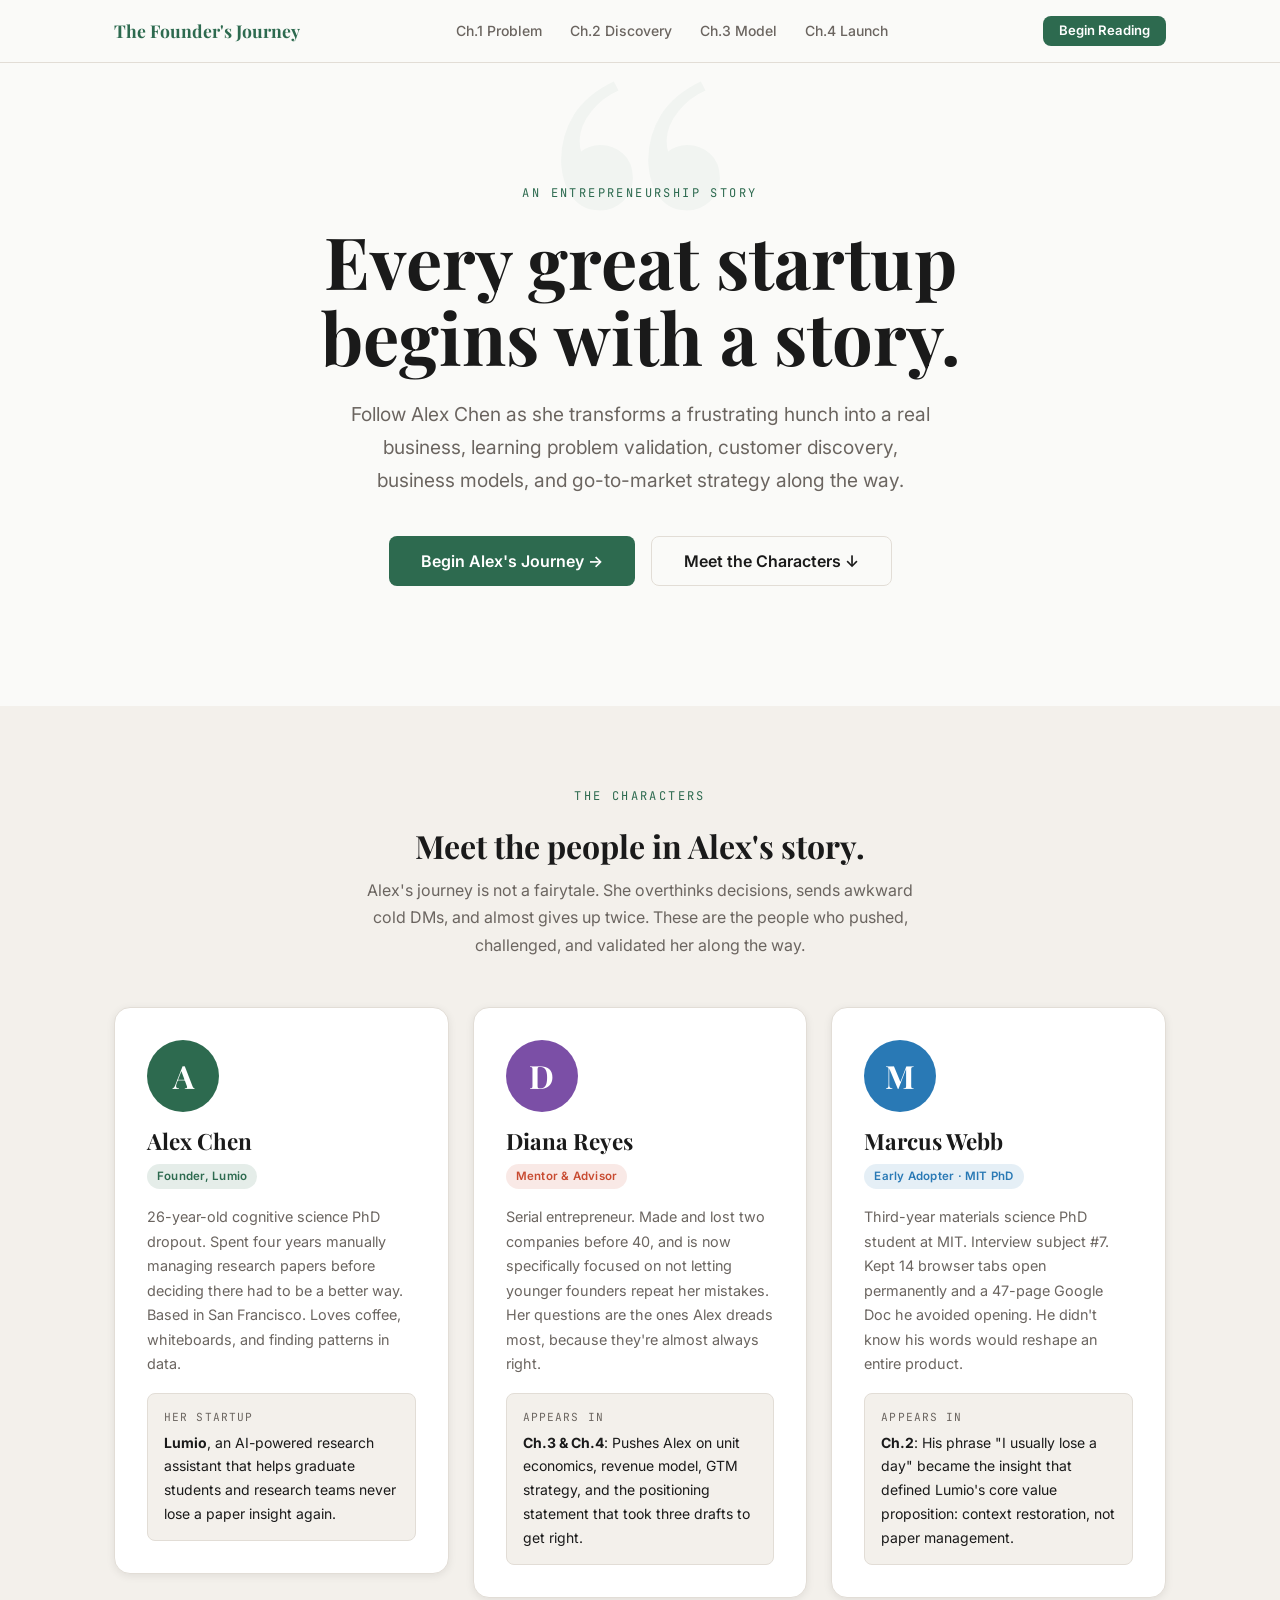
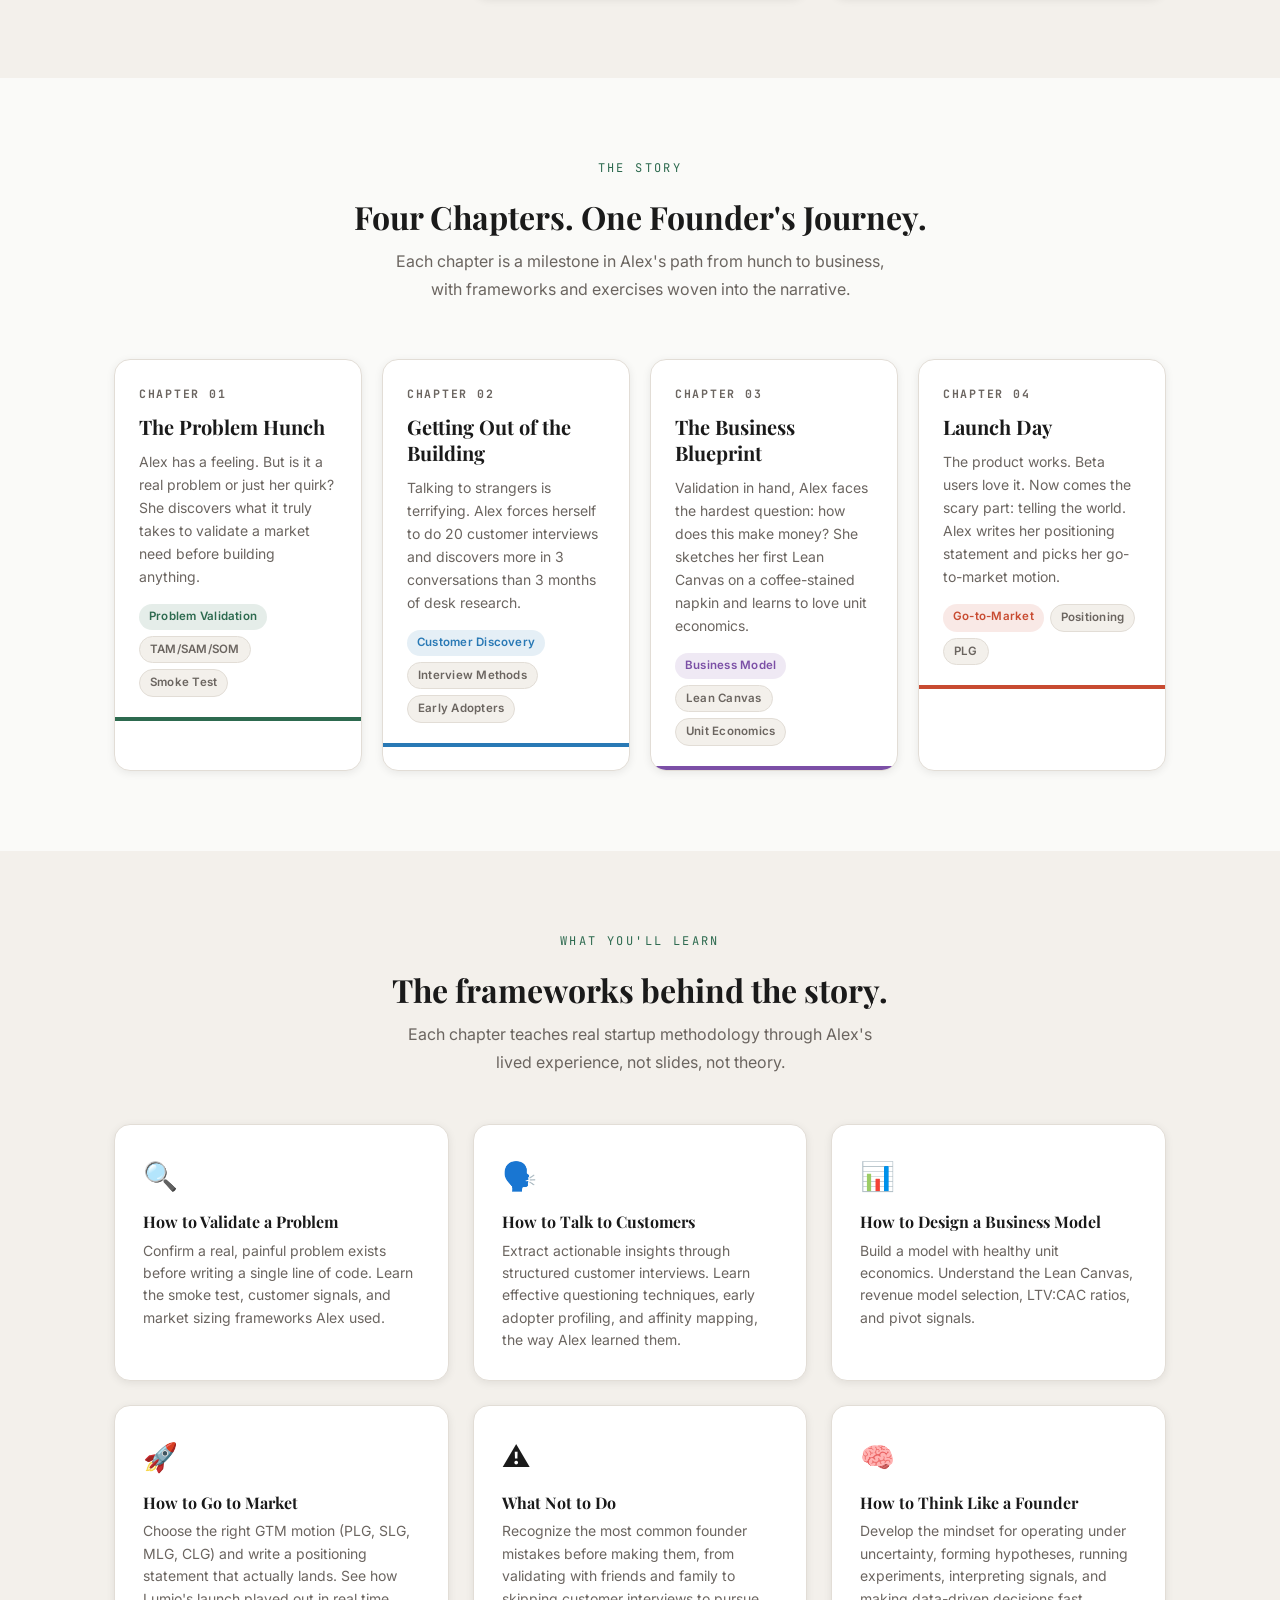
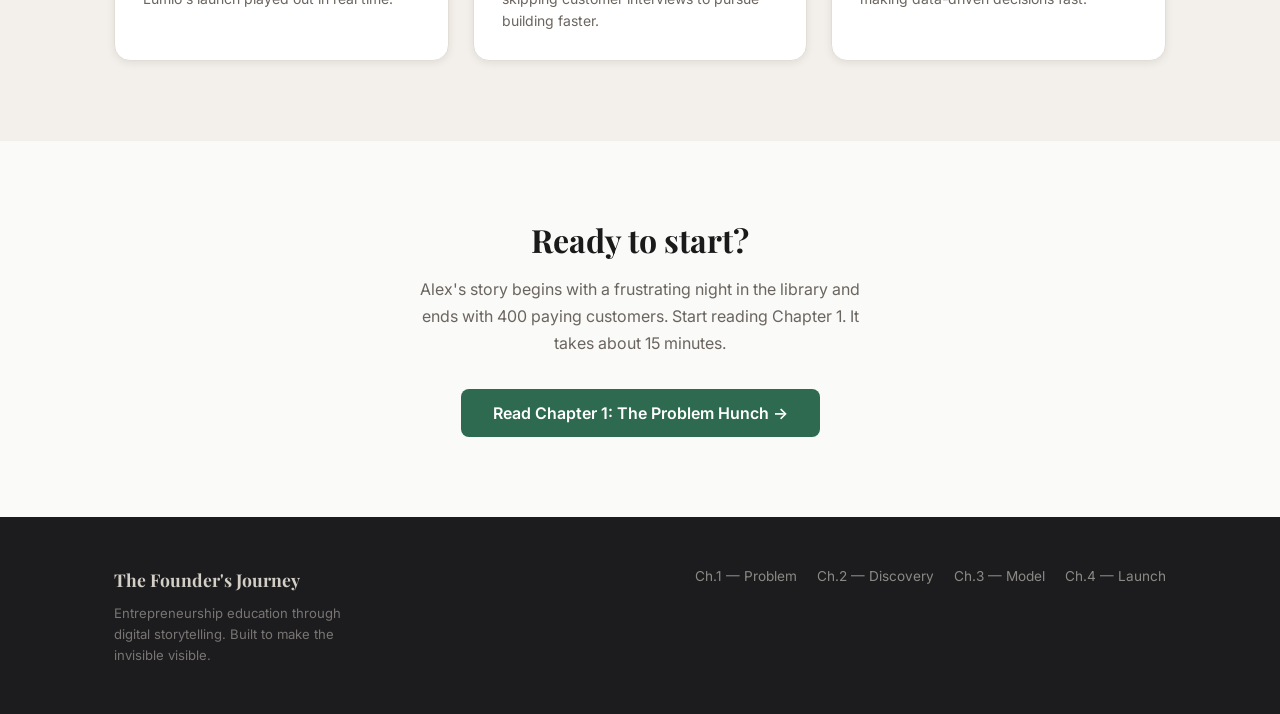
==== index.html @ 927e8ff0 "Initial commit: The Founder's Journey digital storytelling website Four-chapter entrepreneurship edu" ====
<!DOCTYPE html>
<html lang="en">
<head>
  <meta charset="UTF-8">
  <meta name="viewport" content="width=device-width, initial-scale=1.0">
  <title>The Founder's Journey — A Digital Storytelling Experience</title>
  <meta name="description" content="Follow Alex Chen as she transforms a frustrating hunch into a real business. Learn problem validation, customer discovery, business models, and go-to-market strategy through immersive storytelling.">
  <link rel="preconnect" href="https://fonts.googleapis.com">
  <link rel="preconnect" href="https://fonts.gstatic.com" crossorigin>
  <link href="https://fonts.googleapis.com/css2?family=Playfair+Display:ital,wght@0,700;0,900;1,700&family=Inter:wght@400;500;600;700&family=JetBrains+Mono:wght@400;600&display=swap" rel="stylesheet">
  <link rel="stylesheet" href="css/main.css">
  <link rel="stylesheet" href="css/animations.css">
</head>
<body>

  <!-- SITE HEADER -->
  <header class="site-header">
    <div class="nav-inner">
      <a href="index.html" class="nav-logo">The Founder's Journey</a>
      <nav aria-label="Chapter navigation">
        <ul class="nav-links">
          <li><a href="chapter-1.html" class="nav-link">Ch.1 Problem</a></li>
          <li><a href="chapter-2.html" class="nav-link">Ch.2 Discovery</a></li>
          <li><a href="chapter-3.html" class="nav-link">Ch.3 Model</a></li>
          <li><a href="chapter-4.html" class="nav-link">Ch.4 Launch</a></li>
        </ul>
      </nav>
      <a href="chapter-1.html" class="btn btn-primary btn-sm">Begin Reading</a>
    </div>
  </header>

  <!-- HERO -->
  <section class="page-hero">
    <div class="container">
      <span class="page-hero-eyebrow">An Entrepreneurship Story</span>
      <h1 class="fade-in">Every great startup<br>begins with a story.</h1>
      <p class="fade-in-delay">Follow Alex Chen as she transforms a frustrating hunch into a real business, learning problem validation, customer discovery, business models, and go-to-market strategy along the way.</p>
      <div class="hero-ctas fade-in-delay-2">
        <a href="chapter-1.html" class="btn btn-primary btn-lg">Begin Alex's Journey →</a>
        <a href="#meet-alex" class="btn btn-secondary btn-lg">Meet the Characters ↓</a>
      </div>
    </div>
  </section>

  <!-- MEET THE CHARACTERS -->
  <section class="section" id="meet-alex" style="background: var(--color-surface-2);">
    <div class="container">

      <div class="text-center" style="margin-bottom: 48px;">
        <span class="page-hero-eyebrow">The Characters</span>
        <h2>Meet the people in Alex's story.</h2>
        <p style="color: var(--color-text-muted); max-width: 560px; margin: 12px auto 0;">Alex's journey is not a fairytale. She overthinks decisions, sends awkward cold DMs, and almost gives up twice. These are the people who pushed, challenged, and validated her along the way.</p>
      </div>

      <div class="grid-3" style="align-items: start;">

        <div class="alex-card">
          <div class="alex-avatar">A</div>
          <h3 class="alex-name">Alex Chen</h3>
          <div class="alex-role">
            <span class="badge badge-green">Founder, Lumio</span>
          </div>
          <p class="alex-bio">26-year-old cognitive science PhD dropout. Spent four years manually managing research papers before deciding there had to be a better way. Based in San Francisco. Loves coffee, whiteboards, and finding patterns in data.</p>
          <div class="alex-startup">
            <span class="alex-startup-label">Her Startup</span>
            <strong>Lumio</strong>, an AI-powered research assistant that helps graduate students and research teams never lose a paper insight again.
          </div>
        </div>

        <div class="alex-card">
          <div class="alex-avatar" style="background: var(--chapter-3);">D</div>
          <h3 class="alex-name">Diana Reyes</h3>
          <div class="alex-role">
            <span class="badge badge-orange">Mentor &amp; Advisor</span>
          </div>
          <p class="alex-bio">Serial entrepreneur. Made and lost two companies before 40, and is now specifically focused on not letting younger founders repeat her mistakes. Her questions are the ones Alex dreads most, because they're almost always right.</p>
          <div class="alex-startup">
            <span class="alex-startup-label">Appears in</span>
            <strong>Ch.3 &amp; Ch.4</strong>: Pushes Alex on unit economics, revenue model, GTM strategy, and the positioning statement that took three drafts to get right.
          </div>
        </div>

        <div class="alex-card">
          <div class="alex-avatar" style="background: var(--chapter-2);">M</div>
          <h3 class="alex-name">Marcus Webb</h3>
          <div class="alex-role">
            <span class="badge badge-blue">Early Adopter · MIT PhD</span>
          </div>
          <p class="alex-bio">Third-year materials science PhD student at MIT. Interview subject #7. Kept 14 browser tabs open permanently and a 47-page Google Doc he avoided opening. He didn't know his words would reshape an entire product.</p>
          <div class="alex-startup">
            <span class="alex-startup-label">Appears in</span>
            <strong>Ch.2</strong>: His phrase "I usually lose a day" became the insight that defined Lumio's core value proposition: context restoration, not paper management.
          </div>
        </div>

      </div>
    </div>
  </section>

  <!-- THE 4 CHAPTERS -->
  <section class="section">
    <div class="container">
      <div class="text-center" style="margin-bottom: 56px;">
        <span class="page-hero-eyebrow">The Story</span>
        <h2>Four Chapters. One Founder's Journey.</h2>
        <p style="color: var(--color-text-muted); max-width: 520px; margin: 12px auto 0;">Each chapter is a milestone in Alex's path from hunch to business, with frameworks and exercises woven into the narrative.</p>
      </div>

      <div class="grid-4">

        <a href="chapter-1.html" class="card chapter-card">
          <div class="chapter-card-inner">
            <span class="chapter-card-num">Chapter 01</span>
            <h3 class="chapter-card-title">The Problem Hunch</h3>
            <p class="chapter-card-desc">Alex has a feeling. But is it a real problem or just her quirk? She discovers what it truly takes to validate a market need before building anything.</p>
            <div class="chapter-card-tags">
              <span class="badge badge-green">Problem Validation</span>
              <span class="badge badge-neutral">TAM/SAM/SOM</span>
              <span class="badge badge-neutral">Smoke Test</span>
            </div>
          </div>
          <div class="chapter-card-bar ch1"></div>
        </a>

        <a href="chapter-2.html" class="card chapter-card">
          <div class="chapter-card-inner">
            <span class="chapter-card-num">Chapter 02</span>
            <h3 class="chapter-card-title">Getting Out of the Building</h3>
            <p class="chapter-card-desc">Talking to strangers is terrifying. Alex forces herself to do 20 customer interviews and discovers more in 3 conversations than 3 months of desk research.</p>
            <div class="chapter-card-tags">
              <span class="badge badge-blue">Customer Discovery</span>
              <span class="badge badge-neutral">Interview Methods</span>
              <span class="badge badge-neutral">Early Adopters</span>
            </div>
          </div>
          <div class="chapter-card-bar ch2"></div>
        </a>

        <a href="chapter-3.html" class="card chapter-card">
          <div class="chapter-card-inner">
            <span class="chapter-card-num">Chapter 03</span>
            <h3 class="chapter-card-title">The Business Blueprint</h3>
            <p class="chapter-card-desc">Validation in hand, Alex faces the hardest question: how does this make money? She sketches her first Lean Canvas on a coffee-stained napkin and learns to love unit economics.</p>
            <div class="chapter-card-tags">
              <span class="badge badge-purple">Business Model</span>
              <span class="badge badge-neutral">Lean Canvas</span>
              <span class="badge badge-neutral">Unit Economics</span>
            </div>
          </div>
          <div class="chapter-card-bar ch3"></div>
        </a>

        <a href="chapter-4.html" class="card chapter-card">
          <div class="chapter-card-inner">
            <span class="chapter-card-num">Chapter 04</span>
            <h3 class="chapter-card-title">Launch Day</h3>
            <p class="chapter-card-desc">The product works. Beta users love it. Now comes the scary part: telling the world. Alex writes her positioning statement and picks her go-to-market motion.</p>
            <div class="chapter-card-tags">
              <span class="badge badge-orange">Go-to-Market</span>
              <span class="badge badge-neutral">Positioning</span>
              <span class="badge badge-neutral">PLG</span>
            </div>
          </div>
          <div class="chapter-card-bar ch4"></div>
        </a>

      </div>
    </div>
  </section>

  <!-- LEARNING OUTCOMES -->
  <section class="section" style="background: var(--color-surface-2);">
    <div class="container">
      <div class="text-center" style="margin-bottom: 48px;">
        <span class="page-hero-eyebrow">What You'll Learn</span>
        <h2>The frameworks behind the story.</h2>
        <p style="color: var(--color-text-muted); max-width: 500px; margin: 12px auto 0;">Each chapter teaches real startup methodology through Alex's lived experience, not slides, not theory.</p>
      </div>
      <div class="grid-3">
        <div class="outcome-card">
          <span class="outcome-icon">🔍</span>
          <h4 class="outcome-title">How to Validate a Problem</h4>
          <p class="outcome-desc">Confirm a real, painful problem exists before writing a single line of code. Learn the smoke test, customer signals, and market sizing frameworks Alex used.</p>
        </div>
        <div class="outcome-card">
          <span class="outcome-icon">🗣️</span>
          <h4 class="outcome-title">How to Talk to Customers</h4>
          <p class="outcome-desc">Extract actionable insights through structured customer interviews. Learn effective questioning techniques, early adopter profiling, and affinity mapping, the way Alex learned them.</p>
        </div>
        <div class="outcome-card">
          <span class="outcome-icon">📊</span>
          <h4 class="outcome-title">How to Design a Business Model</h4>
          <p class="outcome-desc">Build a model with healthy unit economics. Understand the Lean Canvas, revenue model selection, LTV:CAC ratios, and pivot signals.</p>
        </div>
        <div class="outcome-card">
          <span class="outcome-icon">🚀</span>
          <h4 class="outcome-title">How to Go to Market</h4>
          <p class="outcome-desc">Choose the right GTM motion (PLG, SLG, MLG, CLG) and write a positioning statement that actually lands. See how Lumio's launch played out in real time.</p>
        </div>
        <div class="outcome-card">
          <span class="outcome-icon">⚠️</span>
          <h4 class="outcome-title">What Not to Do</h4>
          <p class="outcome-desc">Recognize the most common founder mistakes before making them, from validating with friends and family to skipping customer interviews to pursue building faster.</p>
        </div>
        <div class="outcome-card">
          <span class="outcome-icon">🧠</span>
          <h4 class="outcome-title">How to Think Like a Founder</h4>
          <p class="outcome-desc">Develop the mindset for operating under uncertainty, forming hypotheses, running experiments, interpreting signals, and making data-driven decisions fast.</p>
        </div>
      </div>
    </div>
  </section>

  <!-- CTA -->
  <section class="section" style="text-align: center;">
    <div class="container">
      <h2 style="margin-bottom: 16px;">Ready to start?</h2>
      <p style="color: var(--color-text-muted); max-width: 460px; margin: 0 auto 32px;">Alex's story begins with a frustrating night in the library and ends with 400 paying customers. Start reading Chapter 1. It takes about 15 minutes.</p>
      <a href="chapter-1.html" class="btn btn-primary btn-lg">Read Chapter 1: The Problem Hunch →</a>
    </div>
  </section>

  <!-- FOOTER -->
  <footer class="site-footer">
    <div class="container">
      <div class="footer-inner">
        <div>
          <a href="index.html" class="footer-logo">The Founder's Journey</a>
          <p class="footer-tagline">Entrepreneurship education through digital storytelling. Built to make the invisible visible.</p>
        </div>
        <div class="footer-links">
          <a href="chapter-1.html" class="footer-link">Ch.1 — Problem</a>
          <a href="chapter-2.html" class="footer-link">Ch.2 — Discovery</a>
          <a href="chapter-3.html" class="footer-link">Ch.3 — Model</a>
          <a href="chapter-4.html" class="footer-link">Ch.4 — Launch</a>
        </div>
      </div>
    </div>
  </footer>

  <script src="js/app.js"></script>
</body>
</html>
---- css/main.css ----
/* ============================================================
   THE FOUNDER'S JOURNEY — Main CSS Design System
   Digital Storytelling Entrepreneurship Education Website
   ============================================================ */

/* === GOOGLE FONTS === */
@import url('https://fonts.googleapis.com/css2?family=Playfair+Display:ital,wght@0,700;0,900;1,700&family=Inter:wght@400;500;600;700&family=JetBrains+Mono:wght@400;600&display=swap');

/* === CSS CUSTOM PROPERTIES === */
:root {
  --color-bg: #FAFAF8;
  --color-surface: #FFFFFF;
  --color-surface-2: #F3F0EB;
  --color-border: #E2DDD6;
  --color-primary: #2D6A4F;
  --color-primary-light: #52B788;
  --color-accent: #E76F51;
  --color-accent-2: #F4A261;
  --color-text: #1A1A1A;
  --color-text-muted: #6B6560;
  --color-story-bg: #1C1C1E;
  --color-story-text: #E8E3D9;
  --chapter-1: #2D6A4F;
  --chapter-2: #2979B5;
  --chapter-3: #7B4FA6;
  --chapter-4: #C84B31;
  --font-display: 'Playfair Display', Georgia, serif;
  --font-body: 'Inter', system-ui, -apple-system, sans-serif;
  --font-mono: 'JetBrains Mono', 'Courier New', monospace;
  --radius: 8px;
  --radius-lg: 16px;
  --shadow: 0 2px 8px rgba(0,0,0,0.08);
  --shadow-lg: 0 8px 32px rgba(0,0,0,0.12);
  --transition: 200ms ease;
  --max-width: 1100px;
}

/* === BASE RESET === */
*, *::before, *::after { box-sizing: border-box; margin: 0; padding: 0; }
html { scroll-behavior: smooth; font-size: 16px; }
body {
  background: var(--color-bg);
  color: var(--color-text);
  font-family: var(--font-body);
  line-height: 1.7;
  -webkit-font-smoothing: antialiased;
}

/* === TYPOGRAPHY === */
h1,h2,h3,h4,h5,h6 { font-family: var(--font-display); line-height: 1.2; color: var(--color-text); }
h1 { font-size: 3rem; }
h2 { font-size: 2rem; }
h3 { font-size: 1.5rem; }
h4 { font-size: 1.125rem; }
p { margin-bottom: 1.25em; }
p:last-child { margin-bottom: 0; }
a { color: var(--color-primary); text-decoration: none; }
a:hover { text-decoration: underline; }
strong { font-weight: 700; }
img { max-width: 100%; display: block; }
ul,ol { padding-left: 1.5em; }

/* === LAYOUT UTILITIES === */
.container { max-width: var(--max-width); margin: 0 auto; padding: 0 24px; }
.section { padding: 80px 0; }
.section-sm { padding: 48px 0; }
.section-lg { padding: 120px 0; }
.prose { max-width: 700px; margin: 0 auto; }
.grid-2 { display: grid; grid-template-columns: repeat(2,1fr); gap: 32px; }
.grid-3 { display: grid; grid-template-columns: repeat(3,1fr); gap: 24px; }
.grid-4 { display: grid; grid-template-columns: repeat(4,1fr); gap: 20px; }
.flex { display: flex; }
.items-center { align-items: center; }
.justify-between { justify-content: space-between; }
.justify-center { justify-content: center; }
.gap-2 { gap: 8px; }
.gap-4 { gap: 16px; }
.gap-6 { gap: 24px; }
.flex-col { flex-direction: column; }
.flex-wrap { flex-wrap: wrap; }
.text-center { text-align: center; }
.text-muted { color: var(--color-text-muted); }
.text-primary { color: var(--color-primary); }
.font-mono { font-family: var(--font-mono); }
.font-bold { font-weight: 700; }
.font-semibold { font-weight: 600; }
.divider { border: none; border-top: 1px solid var(--color-border); margin: 48px 0; }
.hidden { display: none; }
.w-full { width: 100%; }

/* === READING PROGRESS BAR === */
.reading-progress {
  position: fixed; top: 0; left: 0; height: 3px;
  background: var(--color-primary); width: 0%; z-index: 200;
  transition: width 80ms linear;
}

/* === SITE HEADER === */
.site-header {
  position: sticky; top: 0; z-index: 100;
  background: rgba(250,250,248,0.95);
  backdrop-filter: blur(8px);
  -webkit-backdrop-filter: blur(8px);
  border-bottom: 1px solid var(--color-border);
  padding: 16px 0;
}
.nav-inner {
  display: flex; align-items: center; justify-content: space-between;
  max-width: var(--max-width); margin: 0 auto; padding: 0 24px; gap: 24px;
}
.nav-logo {
  font-family: var(--font-display); font-weight: 700; font-size: 1.1rem;
  color: var(--color-primary); text-decoration: none; white-space: nowrap; flex-shrink: 0;
}
.nav-logo:hover { text-decoration: none; }
.nav-links { display: flex; gap: 28px; list-style: none; padding: 0; margin: 0; }
.nav-link {
  text-decoration: none; color: var(--color-text-muted); font-size: 0.875rem;
  font-weight: 500; transition: color var(--transition); white-space: nowrap;
}
.nav-link:hover { color: var(--color-primary); text-decoration: none; }
.nav-link.active { color: var(--color-primary); font-weight: 600; }

/* === PAGE HERO (index.html) === */
.page-hero {
  padding: 120px 0; text-align: center; background: var(--color-bg);
  position: relative; overflow: hidden;
}
.page-hero::before {
  content: '\201C'; position: absolute;
  font-family: var(--font-display); font-size: 32rem;
  color: rgba(45,106,79,0.04); top: -80px; left: 50%;
  transform: translateX(-50%); line-height: 1;
  pointer-events: none; user-select: none;
}
.page-hero-eyebrow {
  font-family: var(--font-mono); font-size: 0.75rem; text-transform: uppercase;
  letter-spacing: 0.2em; color: var(--color-primary); display: block; margin-bottom: 20px;
}
.page-hero h1 {
  font-size: 4.5rem; line-height: 1.05; margin-bottom: 24px;
  max-width: 900px; margin-left: auto; margin-right: auto;
}
.page-hero p {
  font-size: 1.2rem; color: var(--color-text-muted);
  max-width: 580px; margin: 0 auto 40px;
}
.hero-ctas { display: flex; gap: 16px; justify-content: center; flex-wrap: wrap; }

/* === CHAPTER HERO === */
.chapter-hero {
  padding: 100px 0; position: relative; overflow: hidden; background: var(--chapter-1);
}
.chapter-hero::before {
  content: ''; position: absolute; inset: 0;
  background-image: radial-gradient(circle, rgba(255,255,255,0.06) 1px, transparent 1px);
  background-size: 32px 32px; pointer-events: none;
}
.chapter-hero .container { position: relative; z-index: 1; }
.chapter-hero-eyebrow {
  font-family: var(--font-mono); font-size: 0.75rem; text-transform: uppercase;
  letter-spacing: 0.15em; color: rgba(255,255,255,0.65); display: block; margin-bottom: 16px;
}
.chapter-hero h1 { font-size: 3.5rem; color: #fff; margin-bottom: 24px; max-width: 700px; }
.chapter-hero-quote {
  font-style: italic; color: rgba(255,255,255,0.82); font-size: 1.1rem; line-height: 1.7;
  border-left: 3px solid rgba(255,255,255,0.35); padding-left: 20px;
  max-width: 600px; margin-top: 24px;
}
.chapter-hero.ch1 { background: var(--chapter-1); }
.chapter-hero.ch2 { background: var(--chapter-2); }
.chapter-hero.ch3 { background: var(--chapter-3); }
.chapter-hero.ch4 { background: var(--chapter-4); }

/* === STORY SCENES === */
.story-scene {
  background: var(--color-story-bg); padding: 80px 0;
  position: relative; overflow: hidden;
}
.story-scene::before {
  content: '\201C'; position: absolute; font-size: 24rem;
  font-family: var(--font-display); color: rgba(255,255,255,0.025);
  top: -60px; left: 32px; line-height: 1; pointer-events: none; user-select: none;
}
.story-prose {
  max-width: 680px; margin: 0 auto; color: var(--color-story-text);
  font-size: 1.075rem; line-height: 1.85;
}
.story-prose p { margin-bottom: 1.5em; }
.story-prose p:first-of-type::first-letter {
  font-family: var(--font-display); font-size: 3.5rem; float: left;
  line-height: 0.8; margin: 8px 12px 0 0; color: var(--color-accent-2); font-weight: 700;
}
.story-quote {
  font-family: var(--font-display); font-style: italic; font-size: 1.35rem;
  color: var(--color-accent-2); border-left: 3px solid var(--color-accent);
  padding: 16px 0 16px 24px; margin: 36px 0; line-height: 1.5;
}
.story-attribution { font-size: 0.85rem; color: rgba(232,227,217,0.55); margin-top: 8px; }
.story-date {
  font-family: var(--font-mono); font-size: 0.78rem; color: rgba(232,227,217,0.45);
  text-transform: uppercase; letter-spacing: 0.12em; display: block; margin-bottom: 32px;
}

/* === CONCEPT BLOCKS === */
.concept-block {
  background: var(--color-surface); border-radius: var(--radius-lg);
  padding: 40px; border-left: 4px solid var(--color-primary);
  box-shadow: var(--shadow); margin: 48px 0;
}
.concept-block.ch1 { border-left-color: var(--chapter-1); }
.concept-block.ch2 { border-left-color: var(--chapter-2); }
.concept-block.ch3 { border-left-color: var(--chapter-3); }
.concept-block.ch4 { border-left-color: var(--chapter-4); }
.concept-icon { font-size: 2rem; display: block; margin-bottom: 12px; }
.concept-title { font-family: var(--font-display); font-size: 1.5rem; margin-bottom: 16px; }
.concept-body { color: var(--color-text-muted); line-height: 1.75; }
.concept-body p { margin-bottom: 1em; }
.concept-body p:last-child { margin-bottom: 0; }
.concept-body strong { color: var(--color-text); }
.concept-body ul { margin: 12px 0; display: flex; flex-direction: column; gap: 6px; }

/* === FRAMEWORK CARDS === */
.framework-card {
  background: var(--color-surface-2); border-radius: var(--radius-lg);
  padding: 40px; margin: 48px 0; border: 1px solid var(--color-border);
}
.framework-label {
  font-family: var(--font-mono); font-size: 0.72rem; text-transform: uppercase;
  letter-spacing: 0.14em; color: var(--color-text-muted); display: block; margin-bottom: 8px;
}
.framework-title { font-family: var(--font-display); font-size: 1.75rem; margin-bottom: 32px; }
.framework-diagram { overflow-x: auto; }

/* TAM/SAM/SOM Nested Circles */
.tam-diagram { position: relative; width: 340px; height: 340px; margin: 0 auto 32px; }
.tam-circle {
  position: absolute; border-radius: 50%;
  display: flex; flex-direction: column; align-items: flex-start;
  justify-content: flex-start; padding: 20px 0 0 22px;
}
.tam-tam {
  width: 100%; height: 100%; top: 0; left: 0;
  background: rgba(45,106,79,0.09); border: 2px solid var(--chapter-1);
}
.tam-sam {
  width: 68%; height: 68%; top: 16%; left: 16%;
  background: rgba(45,106,79,0.17); border: 2px solid var(--chapter-1);
}
.tam-som {
  width: 38%; height: 38%; top: 31%; left: 31%;
  background: rgba(45,106,79,0.32); border: 2px solid var(--chapter-1);
  justify-content: center; align-items: center; padding: 0; text-align: center;
}
.tam-label { font-weight: 700; font-size: 0.85rem; color: var(--chapter-1); display: block; }
.tam-value { font-family: var(--font-mono); font-size: 0.72rem; color: var(--color-text-muted); display: block; margin-top: 2px; }
.tam-legend { display: flex; flex-direction: column; gap: 10px; max-width: 420px; margin: 24px auto 0; }
.tam-legend-item {
  display: flex; align-items: flex-start; gap: 12px; padding: 12px 16px;
  background: var(--color-surface); border-radius: var(--radius); border: 1px solid var(--color-border);
}
.tam-legend-dot { width: 12px; height: 12px; border-radius: 50%; background: var(--chapter-1); flex-shrink: 0; margin-top: 4px; }
.tam-legend-text strong { display: block; font-size: 0.875rem; margin-bottom: 2px; }
.tam-legend-text span { font-size: 0.8rem; color: var(--color-text-muted); }

/* Lean Canvas */
.canvas-wrapper { overflow-x: auto; }
.canvas-grid {
  display: grid;
  grid-template-columns: repeat(5,1fr);
  grid-template-rows: auto auto auto;
  gap: 2px; background: var(--color-border);
  border-radius: var(--radius); overflow: hidden;
  border: 1px solid var(--color-border); min-width: 640px;
}
.canvas-block { background: white; padding: 14px; min-height: 120px; }
.canvas-block-title {
  font-size: 0.65rem; font-weight: 700; text-transform: uppercase;
  letter-spacing: 0.08em; color: var(--color-text-muted); margin-bottom: 8px;
  border-bottom: 2px solid var(--color-primary); padding-bottom: 5px; display: block;
}
.canvas-block-content { font-size: 0.8rem; color: var(--color-text); line-height: 1.5; }
.canvas-block-content ul { padding-left: 1em; margin: 0; }
.canvas-block-content li { margin-bottom: 3px; }

/* Interview Timeline */
.timeline { position: relative; padding-left: 36px; margin: 24px 0; }
.timeline::before {
  content: ''; position: absolute; left: 10px; top: 8px; bottom: 8px;
  width: 2px; background: var(--color-border);
}
.timeline-step { position: relative; margin-bottom: 24px; }
.timeline-step:last-child { margin-bottom: 0; }
.timeline-dot {
  position: absolute; left: -30px; top: 4px; width: 20px; height: 20px;
  border-radius: 50%; background: var(--color-primary); border: 3px solid var(--color-bg);
  display: flex; align-items: center; justify-content: center;
  font-size: 0.6rem; font-weight: 700; color: white; font-family: var(--font-mono); z-index: 1;
}
.timeline-content {
  background: white; padding: 16px 20px; border-radius: var(--radius);
  border: 1px solid var(--color-border); box-shadow: var(--shadow);
}
.timeline-step-title { font-weight: 700; font-size: 0.95rem; margin-bottom: 4px; }
.timeline-step-time {
  font-family: var(--font-mono); font-size: 0.72rem; color: var(--color-primary);
  display: block; margin-bottom: 8px; font-weight: 600;
}
.timeline-step-body { font-size: 0.875rem; color: var(--color-text-muted); line-height: 1.65; }

/* GTM Motion Cards */
.four-grid { display: grid; grid-template-columns: repeat(2,1fr); gap: 20px; }
.motion-card {
  background: white; border-radius: var(--radius-lg); padding: 28px;
  border: 1px solid var(--color-border); box-shadow: var(--shadow);
  transition: transform var(--transition), box-shadow var(--transition);
}
.motion-card:hover { transform: translateY(-2px); box-shadow: var(--shadow-lg); }
.motion-card-icon { font-size: 2rem; display: block; margin-bottom: 12px; }
.motion-card-title { font-weight: 700; font-size: 1.05rem; margin-bottom: 8px; }
.motion-card-desc { font-size: 0.875rem; color: var(--color-text-muted); line-height: 1.65; margin-bottom: 12px; }
.motion-card-examples { font-size: 0.8rem; color: var(--color-text-muted); margin-bottom: 12px; }
.motion-card-examples strong { color: var(--color-text); }
.motion-tags { display: flex; flex-wrap: wrap; gap: 6px; }
.motion-tag {
  display: inline-block; font-size: 0.72rem; padding: 3px 10px; border-radius: 999px;
  background: var(--color-surface-2); color: var(--color-text-muted);
  font-weight: 500; border: 1px solid var(--color-border);
}

/* Positioning Statement */
.positioning-statement {
  font-family: var(--font-display); font-size: 1.15rem; line-height: 2.2;
  background: white; padding: 32px; border-radius: var(--radius-lg);
  border: 1px solid var(--color-border); margin: 24px 0;
}
.positioning-blank {
  display: inline-block; min-width: 120px; border-bottom: 2px solid var(--color-primary);
  color: var(--color-primary); font-weight: 700; padding: 0 4px; font-style: italic;
}

/* ICP Table */
.icp-table {
  width: 100%; border-radius: var(--radius); overflow: hidden;
  border: 1px solid var(--color-border); background: white; margin: 24px 0;
}
.icp-row {
  display: grid; grid-template-columns: 200px 1fr;
  border-bottom: 1px solid var(--color-border);
}
.icp-row:last-child { border-bottom: none; }
.icp-dimension {
  padding: 13px 18px; background: var(--color-surface-2); font-weight: 700;
  font-size: 0.85rem; display: flex; align-items: center;
  border-right: 1px solid var(--color-border);
}
.icp-value { padding: 13px 18px; font-size: 0.875rem; color: var(--color-text-muted); display: flex; align-items: center; line-height: 1.5; }

/* === FOUNDER'S EXERCISE === */
.exercise-box {
  background: var(--color-surface-2); border-radius: var(--radius-lg);
  padding: 40px; margin: 48px 0; border: 2px dashed var(--color-border);
}
.exercise-header { display: flex; align-items: flex-start; gap: 14px; margin-bottom: 28px; }
.exercise-icon { font-size: 1.75rem; flex-shrink: 0; margin-top: 2px; }
.exercise-title { font-family: var(--font-display); font-size: 1.5rem; margin-bottom: 4px; }
.exercise-subtitle { color: var(--color-text-muted); font-size: 0.9rem; line-height: 1.55; }
.exercise-form { display: flex; flex-direction: column; gap: 20px; }
.form-group { display: flex; flex-direction: column; gap: 6px; }
.form-label { font-weight: 600; font-size: 0.9rem; color: var(--color-text); }
.form-hint { font-size: 0.8rem; color: var(--color-text-muted); }
.form-input, .form-textarea {
  width: 100%; padding: 11px 14px; border: 1.5px solid var(--color-border);
  border-radius: var(--radius); background: white; font-family: var(--font-body);
  font-size: 0.9rem; color: var(--color-text);
  transition: border-color var(--transition), box-shadow var(--transition); resize: vertical;
}
.form-textarea { min-height: 90px; }
.form-input:focus, .form-textarea:focus {
  outline: none; border-color: var(--color-primary);
  box-shadow: 0 0 0 3px rgba(45,106,79,0.1);
}
.form-input::placeholder, .form-textarea::placeholder { color: rgba(107,101,96,0.5); }
.hypothesis-template {
  background: white; border-radius: var(--radius); padding: 24px 28px;
  border: 1px solid var(--color-border); font-size: 1rem; line-height: 2.4; margin-bottom: 20px;
}
.template-field {
  display: inline-block; min-width: 140px; border-bottom: 2px solid var(--color-primary);
  padding: 0 4px; color: var(--color-primary); font-weight: 600;
}
.exercise-callout {
  background: white; border-radius: var(--radius); padding: 18px 22px;
  border-left: 3px solid var(--color-primary); margin-top: 24px;
  font-size: 0.875rem; line-height: 1.7; color: var(--color-text-muted);
}
.exercise-callout strong { color: var(--color-text); }

/* Checklist */
.checklist { list-style: none; padding: 0; display: flex; flex-direction: column; gap: 10px; margin-bottom: 20px; }
.checklist-item {
  display: flex; align-items: flex-start; gap: 12px; padding: 13px 16px;
  background: white; border-radius: var(--radius); border: 1.5px solid var(--color-border);
  cursor: pointer; transition: border-color var(--transition);
}
.checklist-item:hover { border-color: var(--color-primary); }
.checklist-item.checked { background: rgba(45,106,79,0.04); border-color: var(--color-primary-light); }
.checklist-item input[type="checkbox"] {
  width: 18px; height: 18px; accent-color: var(--color-primary);
  cursor: pointer; flex-shrink: 0; margin-top: 2px;
}
.checklist-item label { cursor: pointer; font-size: 0.9rem; line-height: 1.55; color: var(--color-text); }
.checklist-item.checked label { text-decoration: line-through; color: var(--color-text-muted); }

/* === KEY TAKEAWAYS === */
.takeaways-box { border-radius: var(--radius-lg); padding: 40px; margin: 48px 0; }
.takeaways-box.ch1 { background: rgba(45,106,79,0.07); border: 1px solid rgba(45,106,79,0.18); }
.takeaways-box.ch2 { background: rgba(41,121,181,0.07); border: 1px solid rgba(41,121,181,0.18); }
.takeaways-box.ch3 { background: rgba(123,79,166,0.07); border: 1px solid rgba(123,79,166,0.18); }
.takeaways-box.ch4 { background: rgba(200,75,49,0.07); border: 1px solid rgba(200,75,49,0.18); }
.takeaways-title { font-family: var(--font-display); font-size: 1.5rem; margin-bottom: 28px; }
.takeaway-item { display: flex; gap: 16px; margin-bottom: 18px; align-items: flex-start; }
.takeaway-item:last-child { margin-bottom: 0; }
.takeaway-num {
  font-family: var(--font-mono); font-weight: 700; font-size: 0.8rem;
  color: var(--color-primary); background: white; width: 28px; height: 28px;
  border-radius: 50%; display: flex; align-items: center; justify-content: center;
  flex-shrink: 0; border: 1px solid var(--color-border);
}
.takeaway-text { font-size: 0.925rem; line-height: 1.65; color: var(--color-text-muted); padding-top: 3px; }
.takeaway-text strong { color: var(--color-text); }

/* === CHAPTER NAVIGATION === */
.chapter-nav {
  display: flex; justify-content: space-between; align-items: stretch;
  padding: 48px 0; border-top: 1px solid var(--color-border); margin-top: 80px; gap: 16px;
}
.chapter-prev, .chapter-next {
  display: flex; flex-direction: column; gap: 4px; text-decoration: none;
  padding: 18px 24px; border-radius: var(--radius); border: 1px solid var(--color-border);
  transition: all var(--transition); min-width: 180px; flex: 1; max-width: 280px;
}
.chapter-prev:hover, .chapter-next:hover {
  border-color: var(--color-primary); background: rgba(45,106,79,0.04); text-decoration: none;
}
.chapter-nav-label {
  font-size: 0.72rem; text-transform: uppercase; letter-spacing: 0.12em;
  color: var(--color-text-muted); font-weight: 600; font-family: var(--font-mono);
}
.chapter-nav-title { font-weight: 700; color: var(--color-text); font-size: 0.95rem; line-height: 1.4; }
.chapter-next { text-align: right; align-items: flex-end; }

/* === CARDS === */
.card {
  background: var(--color-surface); border-radius: var(--radius-lg);
  border: 1px solid var(--color-border); overflow: hidden; box-shadow: var(--shadow);
  transition: transform var(--transition), box-shadow var(--transition), border-color var(--transition);
}
.card:hover { transform: translateY(-4px); box-shadow: var(--shadow-lg); }
.card-sm { padding: 24px; }
.card-body { padding: 28px; }
.chapter-card {
  position: relative; cursor: pointer; text-decoration: none; display: block; color: inherit;
}
.chapter-card:hover { transform: translateY(-4px); box-shadow: var(--shadow-lg); border-color: var(--color-primary); text-decoration: none; color: inherit; }
.chapter-card-inner { padding: 24px 24px 20px; }
.chapter-card-num {
  font-family: var(--font-mono); font-size: 0.72rem; font-weight: 700;
  text-transform: uppercase; letter-spacing: 0.15em; color: var(--color-text-muted);
  margin-bottom: 10px; display: block;
}
.chapter-card-title { font-family: var(--font-display); font-size: 1.25rem; margin-bottom: 10px; line-height: 1.3; }
.chapter-card-desc { font-size: 0.875rem; color: var(--color-text-muted); line-height: 1.65; margin-bottom: 16px; }
.chapter-card-tags { display: flex; flex-wrap: wrap; gap: 6px; }
.chapter-card-bar { height: 4px; width: 100%; }
.chapter-card-bar.ch1 { background: var(--chapter-1); }
.chapter-card-bar.ch2 { background: var(--chapter-2); }
.chapter-card-bar.ch3 { background: var(--chapter-3); }
.chapter-card-bar.ch4 { background: var(--chapter-4); }

/* === BADGES === */
.badge {
  display: inline-block; padding: 3px 10px; border-radius: 999px;
  font-size: 0.72rem; font-weight: 600; letter-spacing: 0.02em;
}
.badge-green { background: rgba(45,106,79,0.12); color: var(--chapter-1); }
.badge-blue { background: rgba(41,121,181,0.12); color: var(--chapter-2); }
.badge-purple { background: rgba(123,79,166,0.12); color: var(--chapter-3); }
.badge-orange { background: rgba(200,75,49,0.12); color: var(--chapter-4); }
.badge-neutral { background: var(--color-surface-2); color: var(--color-text-muted); border: 1px solid var(--color-border); }

/* === BUTTONS === */
.btn {
  display: inline-flex; align-items: center; justify-content: center; gap: 8px;
  padding: 12px 24px; border-radius: var(--radius); font-weight: 600; font-size: 0.9rem;
  text-decoration: none; border: none; cursor: pointer;
  transition: all var(--transition); font-family: var(--font-body); line-height: 1; white-space: nowrap;
}
.btn:hover { text-decoration: none; }
.btn:active { transform: scale(0.97); }
.btn-primary { background: var(--color-primary); color: white; }
.btn-primary:hover { background: #235540; color: white; box-shadow: 0 4px 12px rgba(45,106,79,0.3); }
.btn-secondary { background: transparent; border: 1.5px solid var(--color-border); color: var(--color-text); }
.btn-secondary:hover { border-color: var(--color-primary); color: var(--color-primary); }
.btn-ghost { background: transparent; color: var(--color-text-muted); padding: 8px 16px; }
.btn-ghost:hover { color: var(--color-primary); }
.btn-outline-light { background: transparent; border: 1.5px solid rgba(255,255,255,0.35); color: white; }
.btn-outline-light:hover { background: rgba(255,255,255,0.1); color: white; }
.btn-lg { padding: 16px 32px; font-size: 1rem; }
.btn-sm { padding: 8px 16px; font-size: 0.82rem; }
.btn-full { width: 100%; justify-content: center; }

/* === CONCEPT TABLE === */
.concept-table {
  width: 100%; border-collapse: collapse; font-size: 0.875rem; margin: 20px 0;
  background: white; border-radius: var(--radius); overflow: hidden; box-shadow: var(--shadow);
}
.concept-table th {
  text-align: left; padding: 11px 16px; border-bottom: 2px solid var(--color-border);
  font-weight: 700; background: var(--color-surface-2); font-size: 0.8rem;
  text-transform: uppercase; letter-spacing: 0.04em;
}
.concept-table td {
  padding: 11px 16px; border-bottom: 1px solid var(--color-border);
  color: var(--color-text-muted); vertical-align: top; line-height: 1.6;
}
.concept-table tr:last-child td { border-bottom: none; }
.concept-table tr:hover td { background: var(--color-surface-2); }

/* === ALEX CHARACTER CARD === */
.alex-card {
  background: white; border-radius: var(--radius-lg); padding: 32px;
  border: 1px solid var(--color-border); box-shadow: var(--shadow);
}
.alex-avatar {
  width: 72px; height: 72px; border-radius: 50%; background: var(--color-primary);
  color: white; font-family: var(--font-display); font-size: 2rem; font-weight: 700;
  display: flex; align-items: center; justify-content: center; margin-bottom: 16px;
}
.alex-name { font-family: var(--font-display); font-size: 1.4rem; margin-bottom: 6px; }
.alex-role { margin-bottom: 16px; }
.alex-bio { font-size: 0.9rem; color: var(--color-text-muted); line-height: 1.7; margin-bottom: 16px; }
.alex-startup { padding: 14px 16px; background: var(--color-surface-2); border-radius: var(--radius); font-size: 0.875rem; border: 1px solid var(--color-border); }
.alex-startup-label { font-family: var(--font-mono); font-size: 0.7rem; text-transform: uppercase; letter-spacing: 0.1em; color: var(--color-text-muted); display: block; margin-bottom: 4px; }

/* Outcome Card */
.outcome-card { background: white; border-radius: var(--radius-lg); padding: 28px; border: 1px solid var(--color-border); box-shadow: var(--shadow); }
.outcome-icon { font-size: 1.75rem; display: block; margin-bottom: 12px; }
.outcome-title { font-weight: 700; font-size: 1rem; margin-bottom: 8px; }
.outcome-desc { font-size: 0.875rem; color: var(--color-text-muted); line-height: 1.6; }

/* Signals List */
.signals-list { display: flex; flex-direction: column; gap: 12px; margin: 20px 0; }
.signal-item { display: flex; align-items: flex-start; gap: 14px; padding: 14px 18px; background: white; border-radius: var(--radius); border: 1px solid var(--color-border); }
.signal-check { width: 24px; height: 24px; border-radius: 50%; background: rgba(45,106,79,0.1); color: var(--color-primary); display: flex; align-items: center; justify-content: center; font-size: 0.85rem; flex-shrink: 0; margin-top: 1px; }
.signal-check.hit { background: var(--color-primary); color: white; }
.signal-title { font-weight: 600; font-size: 0.9rem; margin-bottom: 3px; }
.signal-note { font-size: 0.8rem; color: var(--color-text-muted); font-style: italic; }

/* Unit Economics */
.unit-econ-grid { display: grid; grid-template-columns: repeat(3,1fr); gap: 16px; margin: 24px 0; }
.unit-econ-card { background: white; border-radius: var(--radius); padding: 20px; border: 1px solid var(--color-border); text-align: center; }
.unit-econ-label { font-family: var(--font-mono); font-size: 0.7rem; text-transform: uppercase; letter-spacing: 0.1em; color: var(--color-text-muted); display: block; margin-bottom: 8px; }
.unit-econ-value { font-family: var(--font-display); font-size: 2rem; font-weight: 700; color: var(--color-primary); display: block; margin-bottom: 4px; }
.unit-econ-desc { font-size: 0.78rem; color: var(--color-text-muted); }
.formula-block { background: var(--color-story-bg); color: var(--color-story-text); border-radius: var(--radius); padding: 18px 22px; font-family: var(--font-mono); font-size: 0.875rem; margin: 20px 0; line-height: 1.8; overflow-x: auto; }

/* JTBD Cards */
.jtbd-grid { display: grid; grid-template-columns: repeat(3,1fr); gap: 16px; margin: 24px 0; }
.jtbd-card { background: white; border-radius: var(--radius); padding: 20px; border: 1px solid var(--color-border); box-shadow: var(--shadow); }
.jtbd-question { font-family: var(--font-display); font-style: italic; font-size: 1rem; color: var(--color-text); margin-bottom: 12px; line-height: 1.5; padding-bottom: 12px; border-bottom: 1px solid var(--color-border); }
.jtbd-why-label { font-family: var(--font-mono); font-size: 0.68rem; text-transform: uppercase; letter-spacing: 0.1em; color: var(--color-text-muted); display: block; margin-bottom: 6px; }
.jtbd-why { font-size: 0.85rem; color: var(--color-text-muted); line-height: 1.6; }

/* Pivot Cards */
.pivot-grid { display: grid; grid-template-columns: 1fr 1fr; gap: 20px; margin: 24px 0; }
.pivot-card { background: white; border-radius: var(--radius); padding: 20px 24px; border: 1px solid var(--color-border); }
.pivot-card-title { font-weight: 700; font-size: 0.9rem; margin-bottom: 12px; display: flex; align-items: center; gap: 8px; }
.pivot-card.pivot .pivot-card-title { color: #C84B31; }
.pivot-card.persevere .pivot-card-title { color: var(--color-primary); }
.pivot-card ul { padding-left: 1.2em; font-size: 0.875rem; color: var(--color-text-muted); display: flex; flex-direction: column; gap: 6px; }

/* === EPILOGUE === */
.epilogue { background: var(--color-story-bg); padding: 100px 0; text-align: center; }
.epilogue h2 { font-family: var(--font-display); font-size: 2.5rem; color: var(--color-story-text); margin-bottom: 32px; }
.epilogue-intro { max-width: 700px; margin: 0 auto 48px; }
.epilogue-intro p { color: rgba(232,227,217,0.8); font-size: 1.05rem; line-height: 1.85; margin-bottom: 1.25em; }
.epilogue-stats { display: flex; justify-content: center; gap: 64px; margin: 48px 0; flex-wrap: wrap; }
.epilogue-stat { text-align: center; }
.epilogue-stat-num { font-family: var(--font-display); font-size: 3.5rem; font-weight: 700; color: var(--color-accent-2); display: block; line-height: 1; margin-bottom: 8px; }
.epilogue-stat-label { font-size: 0.82rem; color: rgba(232,227,217,0.55); text-transform: uppercase; letter-spacing: 0.12em; font-family: var(--font-mono); }
.epilogue-closing { max-width: 600px; margin: 32px auto 0; color: rgba(232,227,217,0.65); font-size: 0.95rem; font-style: italic; font-family: var(--font-display); }
.epilogue-ctas { display: flex; gap: 16px; justify-content: center; margin-top: 40px; flex-wrap: wrap; }

/* === SITE FOOTER === */
.site-footer { background: var(--color-story-bg); color: rgba(232,227,217,0.55); padding: 48px 0; font-size: 0.85rem; }
.footer-inner { display: flex; justify-content: space-between; align-items: flex-start; gap: 32px; flex-wrap: wrap; }
.footer-logo { font-family: var(--font-display); font-size: 1.1rem; color: rgba(232,227,217,0.9); font-weight: 700; text-decoration: none; display: block; margin-bottom: 8px; }
.footer-tagline { color: rgba(232,227,217,0.45); font-size: 0.82rem; line-height: 1.6; max-width: 260px; }
.footer-links { display: flex; gap: 20px; flex-wrap: wrap; }
.footer-link { color: rgba(232,227,217,0.55); text-decoration: none; font-size: 0.85rem; transition: color var(--transition); }
.footer-link:hover { color: var(--color-accent-2); text-decoration: none; }
.footer-attribution { font-size: 0.78rem; color: rgba(232,227,217,0.3); margin-top: 32px; padding-top: 24px; border-top: 1px solid rgba(255,255,255,0.06); text-align: center; }

/* === RESPONSIVE === */
@media (max-width: 900px) {
  .grid-4 { grid-template-columns: repeat(2,1fr); }
  .four-grid { grid-template-columns: 1fr; }
  .unit-econ-grid { grid-template-columns: repeat(2,1fr); }
  .jtbd-grid { grid-template-columns: 1fr; }
}
@media (max-width: 768px) {
  h1 { font-size: 2.2rem; }
  h2 { font-size: 1.6rem; }
  .page-hero h1 { font-size: 2.5rem; }
  .chapter-hero h1 { font-size: 2rem; }
  .section { padding: 56px 0; }
  .grid-2, .grid-3, .grid-4 { grid-template-columns: 1fr; }
  .four-grid { grid-template-columns: 1fr; }
  .unit-econ-grid { grid-template-columns: 1fr; }
  .jtbd-grid { grid-template-columns: 1fr; }
  .pivot-grid { grid-template-columns: 1fr; }
  .nav-links { display: none; }
  .chapter-nav { flex-direction: column; }
  .chapter-prev, .chapter-next { width: 100%; max-width: 100%; text-align: left !important; align-items: flex-start !important; }
  .icp-row { grid-template-columns: 1fr; }
  .icp-dimension { border-right: none; border-bottom: 1px solid var(--color-border); }
  .tam-diagram { width: 280px; height: 280px; }
  .epilogue-stats { gap: 40px; }
  .epilogue-stat-num { font-size: 2.5rem; }
  .footer-inner { flex-direction: column; gap: 24px; }
}
@media (max-width: 480px) {
  .container { padding: 0 16px; }
  .concept-block, .framework-card, .exercise-box, .takeaways-box { padding: 24px 20px; }
  .chapter-hero { padding: 64px 0; }
  .page-hero { padding: 80px 0; }
  .page-hero h1 { font-size: 2rem; }
}
---- css/animations.css ----
/* ============================================================
   THE FOUNDER'S JOURNEY — Animations & Transitions
   ============================================================ */

/* === PAGE ENTRANCE === */
@keyframes fadeInUp {
  from { opacity: 0; transform: translateY(24px); }
  to   { opacity: 1; transform: translateY(0); }
}
.fade-in { animation: fadeInUp 500ms ease forwards; }
.fade-in-delay  { animation: fadeInUp 500ms ease 150ms forwards; opacity: 0; }
.fade-in-delay-2 { animation: fadeInUp 500ms ease 300ms forwards; opacity: 0; }
.fade-in-delay-3 { animation: fadeInUp 500ms ease 450ms forwards; opacity: 0; }

/* === SCROLL-TRIGGERED (JS adds .visible) === */
.chapter-card {
  opacity: 0;
  transform: translateY(20px);
  transition: opacity 500ms ease, transform 500ms ease;
}
.chapter-card.visible { opacity: 1; transform: translateY(0); }

.timeline-step {
  opacity: 0;
  transform: translateX(-16px);
  transition: opacity 400ms ease, transform 400ms ease;
}
.timeline-step.visible { opacity: 1; transform: translateX(0); }

.motion-card {
  opacity: 0;
  transform: translateY(16px);
  transition: opacity 400ms ease, transform 400ms ease;
}
.motion-card.visible { opacity: 1; transform: translateY(0); }

.concept-block {
  opacity: 0;
  transform: translateY(16px);
  transition: opacity 500ms ease, transform 500ms ease;
}
.concept-block.visible { opacity: 1; transform: translateY(0); }

.framework-card {
  opacity: 0;
  transform: translateY(16px);
  transition: opacity 500ms ease, transform 500ms ease;
}
.framework-card.visible { opacity: 1; transform: translateY(0); }

.outcome-card {
  opacity: 0;
  transform: translateY(16px);
  transition: opacity 400ms ease, transform 400ms ease;
}
.outcome-card.visible { opacity: 1; transform: translateY(0); }

.epilogue-stat-num {
  opacity: 0;
  transform: scale(0.8);
  transition: opacity 500ms ease, transform 500ms cubic-bezier(0.34,1.56,0.64,1);
}
.epilogue-stat-num.visible { opacity: 1; transform: scale(1); }

/* Stagger grid children */
.grid-2 > *:nth-child(2),
.grid-3 > *:nth-child(2),
.grid-4 > *:nth-child(2),
.four-grid > *:nth-child(2) { transition-delay: 100ms; }
.grid-3 > *:nth-child(3),
.grid-4 > *:nth-child(3),
.four-grid > *:nth-child(3) { transition-delay: 200ms; }
.grid-4 > *:nth-child(4),
.four-grid > *:nth-child(4) { transition-delay: 300ms; }

/* === CHAPTER HERO ENTRANCE === */
@keyframes heroSlideDown {
  from { opacity: 0; transform: translateY(-16px); }
  to   { opacity: 1; transform: translateY(0); }
}
.chapter-hero h1 { animation: heroSlideDown 600ms ease; }
.chapter-hero .chapter-hero-quote { animation: heroSlideDown 600ms ease 200ms both; }

/* === TAM CIRCLE ENTRANCE === */
@keyframes circleGrow {
  from { transform: scale(0.7); opacity: 0; }
  to   { transform: scale(1); opacity: 1; }
}
.tam-tam { animation: circleGrow 600ms ease backwards; }
.tam-sam { animation: circleGrow 600ms ease 150ms backwards; }
.tam-som { animation: circleGrow 600ms ease 300ms backwards; }

/* === READING PROGRESS === */
.reading-progress { transition: width 80ms linear; }

/* === BUTTON INTERACTIONS === */
.btn {
  transition: background var(--transition), transform var(--transition),
              box-shadow var(--transition), border-color var(--transition), color var(--transition);
}
.btn:hover { box-shadow: 0 4px 12px rgba(0,0,0,0.12); }
.btn:active { transform: scale(0.96) !important; }

/* === CARD HOVER === */
.card, .chapter-card, .motion-card { will-change: transform; }

/* === CHECKLIST TRANSITIONS === */
.checklist-item { transition: background 200ms ease, border-color 200ms ease; }
.checklist-item label { transition: color 200ms ease, text-decoration 200ms ease; }

/* === EPILOGUE STATS === */
@keyframes statReveal {
  from { opacity: 0; transform: scale(0.8); }
  to   { opacity: 1; transform: scale(1); }
}
.epilogue-stat:nth-child(2) .epilogue-stat-num { transition-delay: 200ms; }
.epilogue-stat:nth-child(3) .epilogue-stat-num { transition-delay: 400ms; }

/* === STORY SCENE FADE === */
@keyframes storyReveal { from { opacity: 0; } to { opacity: 1; } }
.story-scene { animation: storyReveal 600ms ease; }

/* === NAV LINK ACTIVE UNDERLINE === */
.nav-link { position: relative; }
.nav-link.active::after {
  content: ''; position: absolute; bottom: -4px; left: 0; right: 0;
  height: 2px; background: var(--color-primary); border-radius: 2px;
}

/* === REDUCE MOTION === */
@media (prefers-reduced-motion: reduce) {
  *, *::before, *::after {
    animation-duration: 0.01ms !important;
    animation-delay: 0.01ms !important;
    transition-duration: 0.01ms !important;
  }
}
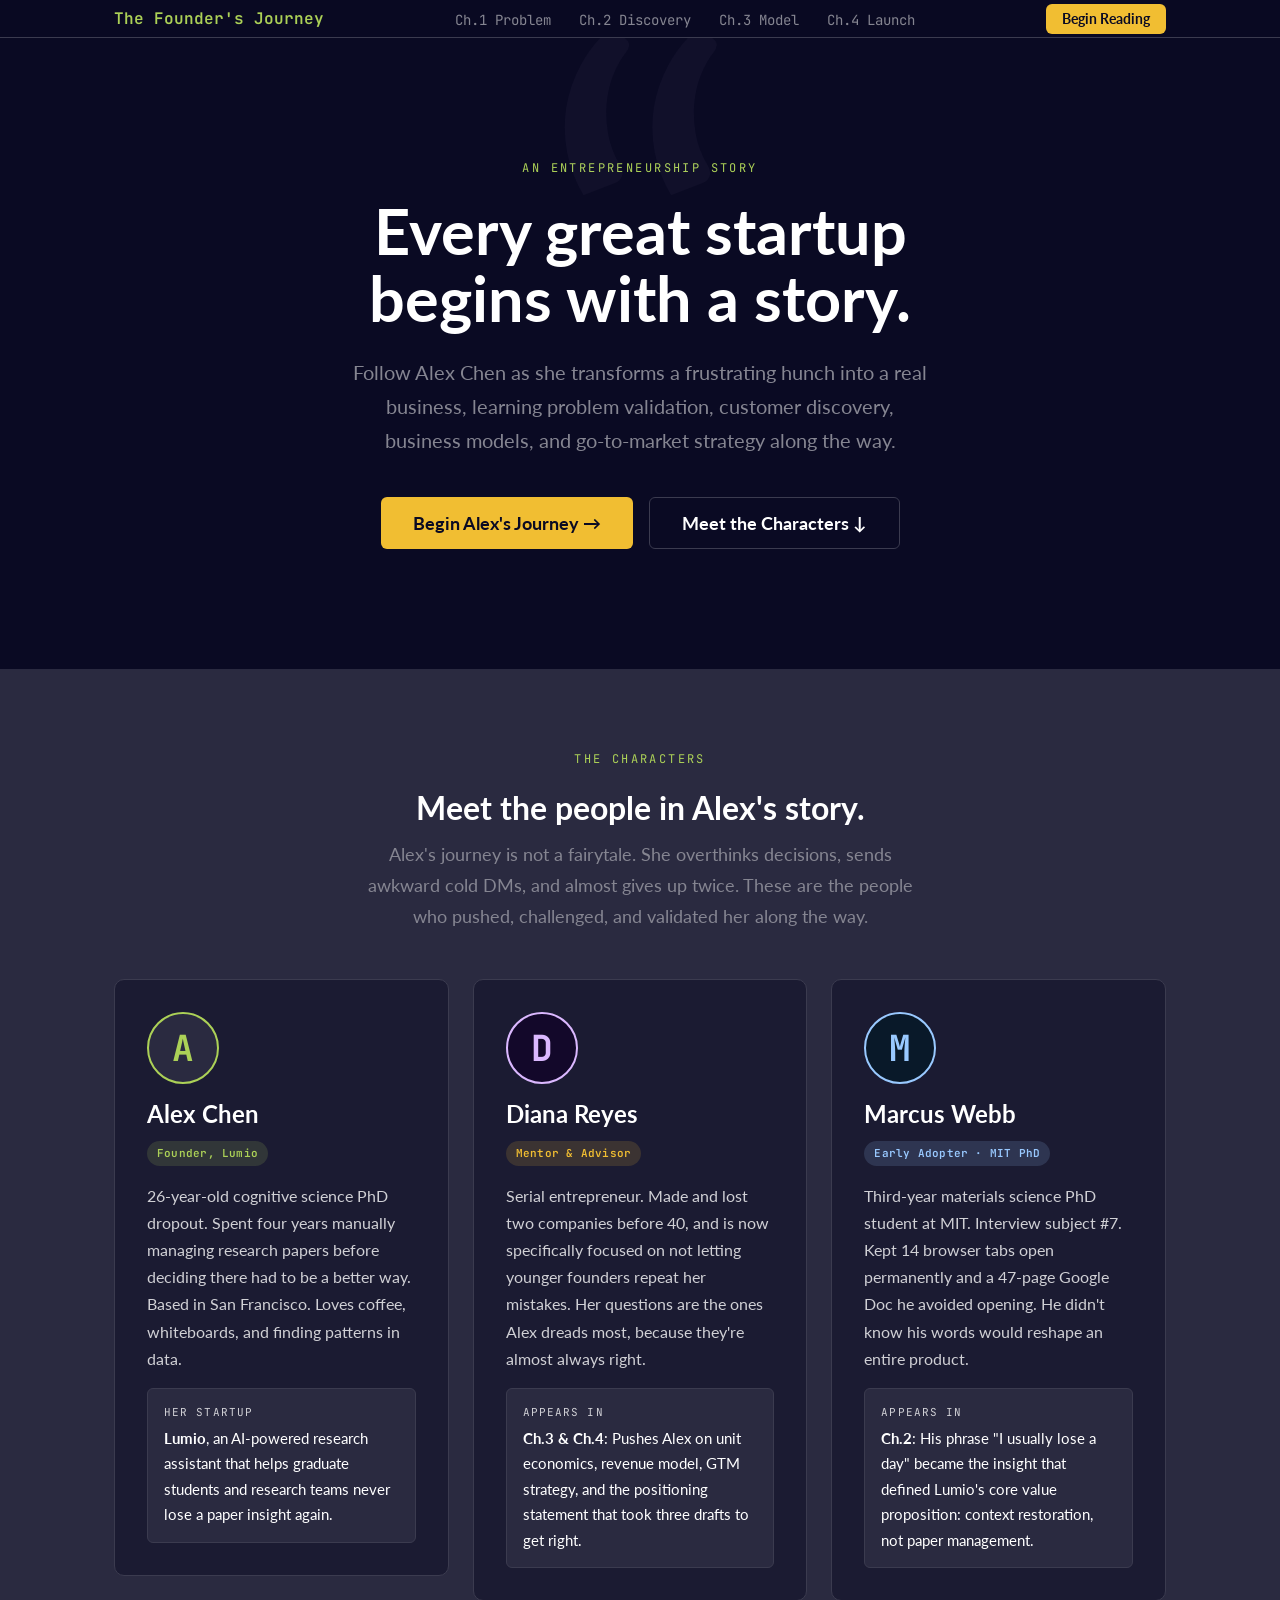
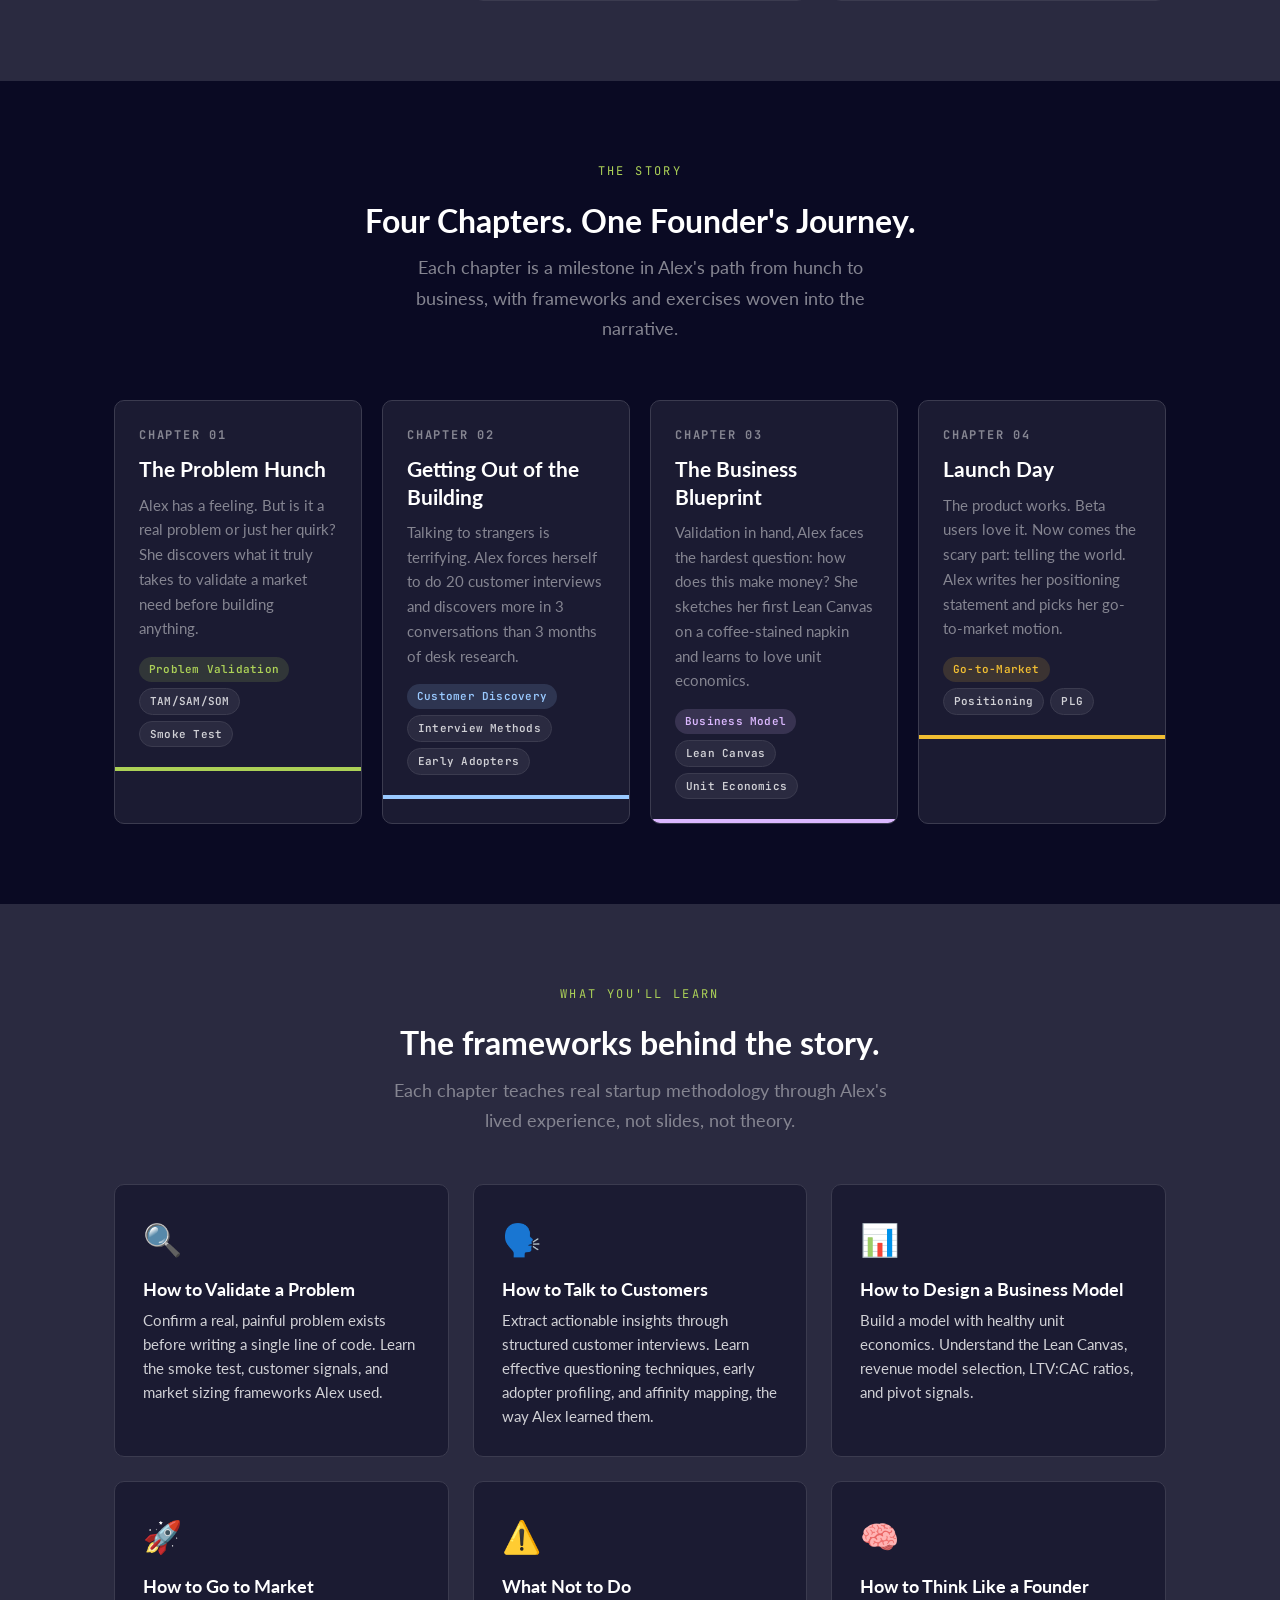
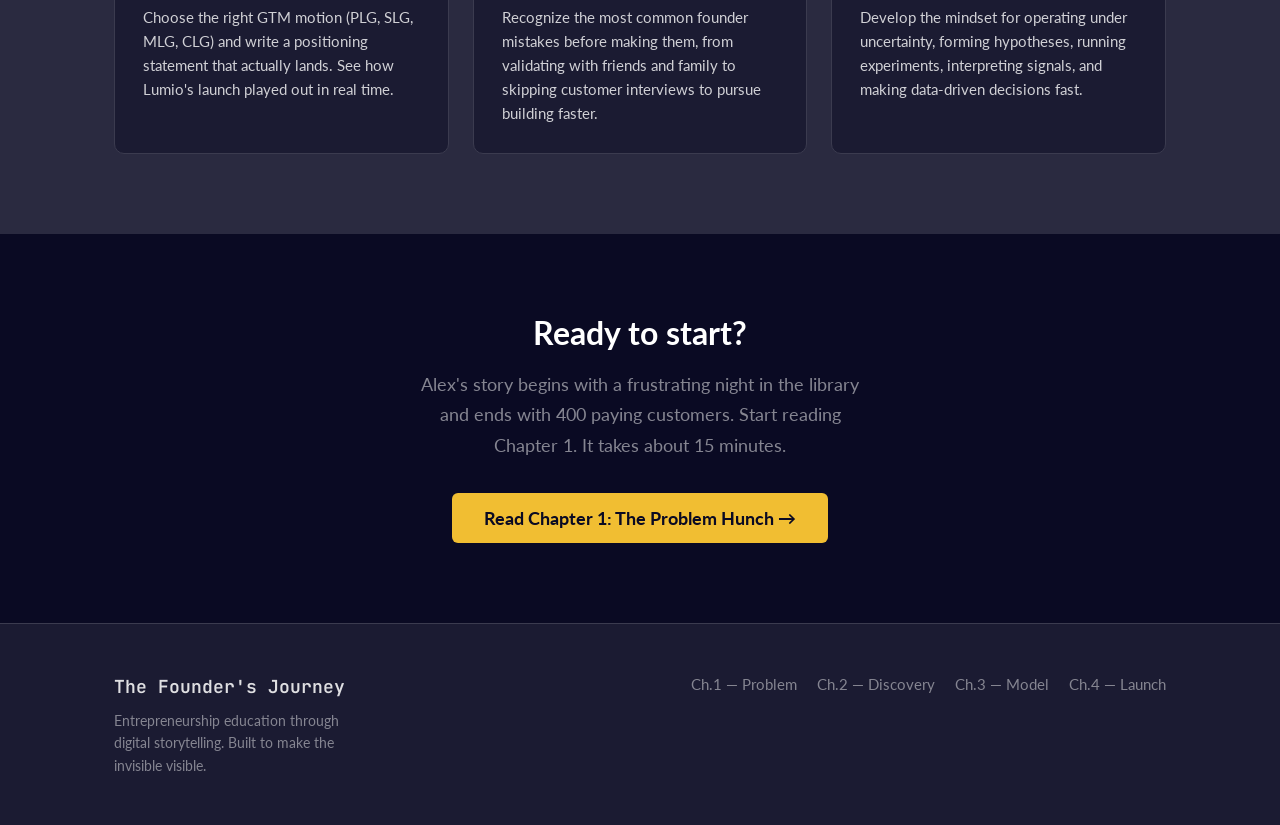
==== commit 4fd95727: "Fix text contrast across site to meet Command-line Chic 7:1 minimum - Upgrade all readable secondary" ====
--- a/index.html
+++ b/index.html
@@ -68,7 +68,7 @@
         </div>
 
         <div class="alex-card">
-          <div class="alex-avatar" style="background: var(--chapter-3);">D</div>
+          <div class="alex-avatar" style="background: var(--chapter-3-hero); color: var(--chapter-3); border-color: var(--chapter-3);">D</div>
           <h3 class="alex-name">Diana Reyes</h3>
           <div class="alex-role">
             <span class="badge badge-orange">Mentor &amp; Advisor</span>
@@ -81,7 +81,7 @@
         </div>
 
         <div class="alex-card">
-          <div class="alex-avatar" style="background: var(--chapter-2);">M</div>
+          <div class="alex-avatar" style="background: var(--chapter-2-hero); color: var(--chapter-2); border-color: var(--chapter-2);">M</div>
           <h3 class="alex-name">Marcus Webb</h3>
           <div class="alex-role">
             <span class="badge badge-blue">Early Adopter · MIT PhD</span>
--- a/css/main.css
+++ b/css/main.css
@@ -1,43 +1,86 @@
 /* ============================================================
    THE FOUNDER'S JOURNEY — Main CSS Design System
-   Digital Storytelling Entrepreneurship Education Website
+   Command-line Chic aesthetic (freeCodeCamp design language)
    ============================================================ */
 
-/* === GOOGLE FONTS === */
-@import url('https://fonts.googleapis.com/css2?family=Playfair+Display:ital,wght@0,700;0,900;1,700&family=Inter:wght@400;500;600;700&family=JetBrains+Mono:wght@400;600&display=swap');
-
-/* === CSS CUSTOM PROPERTIES === */
+/* === FONTS === */
+@import url('https://fonts.googleapis.com/css2?family=Lato:ital,wght@0,300;0,400;0,700;1,400&family=JetBrains+Mono:wght@400;600&display=swap');
+
+/* === CSS CUSTOM PROPERTIES (semantic tokens) === */
 :root {
-  --color-bg: #FAFAF8;
-  --color-surface: #FFFFFF;
-  --color-surface-2: #F3F0EB;
-  --color-border: #E2DDD6;
-  --color-primary: #2D6A4F;
-  --color-primary-light: #52B788;
-  --color-accent: #E76F51;
-  --color-accent-2: #F4A261;
-  --color-text: #1A1A1A;
-  --color-text-muted: #6B6560;
-  --color-story-bg: #1C1C1E;
-  --color-story-text: #E8E3D9;
-  --chapter-1: #2D6A4F;
-  --chapter-2: #2979B5;
-  --chapter-3: #7B4FA6;
-  --chapter-4: #C84B31;
-  --font-display: 'Playfair Display', Georgia, serif;
-  --font-body: 'Inter', system-ui, -apple-system, sans-serif;
-  --font-mono: 'JetBrains Mono', 'Courier New', monospace;
-  --radius: 8px;
-  --radius-lg: 16px;
-  --shadow: 0 2px 8px rgba(0,0,0,0.08);
-  --shadow-lg: 0 8px 32px rgba(0,0,0,0.12);
-  --transition: 200ms ease;
-  --max-width: 1100px;
+  /* Gray scale — dark-first */
+  --gray-90: #0a0a23;
+  --gray-85: #1b1b32;
+  --gray-80: #2a2a40;
+  --gray-75: #3b3b4f;
+  --gray-45: #858591;
+  --gray-15: #d0d0d5;
+  --gray-10: #dfdfe2;
+  --gray-05: #f5f6f7;
+  --gray-00: #ffffff;
+
+  /* Accent palette */
+  --accent-purple: #dbb8ff;
+  --accent-yellow: #f1be32;
+  --accent-blue:   #99c9ff;
+  --accent-green:  #acd157;
+  --accent-red:    #ffadad;
+
+  /* Focus ring */
+  --focus-ring: #198eee;
+
+  /* Semantic surface tokens */
+  --color-bg:           var(--gray-90);
+  --color-surface:      var(--gray-85);
+  --color-surface-2:    var(--gray-80);
+  --color-border:       var(--gray-75);
+  --color-text:         var(--gray-00);
+  --color-text-muted:   var(--gray-45);
+  --color-text-subtle:  var(--gray-15);
+
+  /* Semantic accent tokens */
+  --color-primary:       var(--accent-green);
+  --color-primary-light: var(--accent-green);
+  --color-accent:        var(--accent-yellow);
+  --color-accent-2:      var(--accent-yellow);
+  --color-link:          var(--accent-blue);
+
+  /* Story scene (slightly darker than page bg for depth) */
+  --color-story-bg:   var(--gray-90);
+  --color-story-text: var(--gray-10);
+
+  /* Chapter accent colors (bright, on dark backgrounds) */
+  --chapter-1: var(--accent-green);
+  --chapter-2: var(--accent-blue);
+  --chapter-3: var(--accent-purple);
+  --chapter-4: var(--accent-yellow);
+
+  /* Chapter hero backgrounds (deep dark tints) */
+  --chapter-1-hero: #0d2010;
+  --chapter-2-hero: #091929;
+  --chapter-3-hero: #13082a;
+  --chapter-4-hero: #1f1500;
+
+  /* Typography */
+  --font-display: 'Lato', -apple-system, BlinkMacSystemFont, 'Segoe UI', sans-serif;
+  --font-body:    'Lato', -apple-system, BlinkMacSystemFont, 'Segoe UI', sans-serif;
+  --font-mono:    'JetBrains Mono', 'Fira Mono', Menlo, Consolas, monospace;
+
+  /* Spacing & shape */
+  --radius:    6px;
+  --radius-lg: 10px;
+
+  /* No drop shadows in dark mode — depth via background luminance */
+  --shadow:    none;
+  --shadow-lg: none;
+
+  --transition:  200ms ease;
+  --max-width:   1100px;
 }
 
 /* === BASE RESET === */
 *, *::before, *::after { box-sizing: border-box; margin: 0; padding: 0; }
-html { scroll-behavior: smooth; font-size: 16px; }
+html { scroll-behavior: smooth; font-size: 18px; }
 body {
   background: var(--color-bg);
   color: var(--color-text);
@@ -47,14 +90,19 @@
 }
 
 /* === TYPOGRAPHY === */
-h1,h2,h3,h4,h5,h6 { font-family: var(--font-display); line-height: 1.2; color: var(--color-text); }
-h1 { font-size: 3rem; }
-h2 { font-size: 2rem; }
-h3 { font-size: 1.5rem; }
-h4 { font-size: 1.125rem; }
+h1,h2,h3,h4,h5,h6 {
+  font-family: var(--font-display);
+  font-weight: 700;
+  line-height: 1.2;
+  color: var(--color-text);
+}
+h1 { font-size: 2.667rem; }   /* 48px at 18px base */
+h2 { font-size: 1.778rem; }   /* 32px */
+h3 { font-size: 1.333rem; }   /* 24px */
+h4 { font-size: 1.111rem; }   /* 20px */
 p { margin-bottom: 1.25em; }
 p:last-child { margin-bottom: 0; }
-a { color: var(--color-primary); text-decoration: none; }
+a { color: var(--color-link); text-decoration: none; }
 a:hover { text-decoration: underline; }
 strong { font-weight: 700; }
 img { max-width: 100%; display: block; }
@@ -62,64 +110,68 @@
 
 /* === LAYOUT UTILITIES === */
 .container { max-width: var(--max-width); margin: 0 auto; padding: 0 24px; }
-.section { padding: 80px 0; }
+.section    { padding: 80px 0; }
 .section-sm { padding: 48px 0; }
 .section-lg { padding: 120px 0; }
 .prose { max-width: 700px; margin: 0 auto; }
 .grid-2 { display: grid; grid-template-columns: repeat(2,1fr); gap: 32px; }
 .grid-3 { display: grid; grid-template-columns: repeat(3,1fr); gap: 24px; }
 .grid-4 { display: grid; grid-template-columns: repeat(4,1fr); gap: 20px; }
-.flex { display: flex; }
-.items-center { align-items: center; }
+.flex            { display: flex; }
+.items-center    { align-items: center; }
 .justify-between { justify-content: space-between; }
-.justify-center { justify-content: center; }
-.gap-2 { gap: 8px; }
-.gap-4 { gap: 16px; }
-.gap-6 { gap: 24px; }
-.flex-col { flex-direction: column; }
+.justify-center  { justify-content: center; }
+.gap-2  { gap: 8px; }
+.gap-4  { gap: 16px; }
+.gap-6  { gap: 24px; }
+.flex-col  { flex-direction: column; }
 .flex-wrap { flex-wrap: wrap; }
-.text-center { text-align: center; }
-.text-muted { color: var(--color-text-muted); }
-.text-primary { color: var(--color-primary); }
-.font-mono { font-family: var(--font-mono); }
-.font-bold { font-weight: 700; }
-.font-semibold { font-weight: 600; }
+.text-center   { text-align: center; }
+.text-muted    { color: var(--color-text-muted); }
+.text-primary  { color: var(--color-primary); }
+.font-mono     { font-family: var(--font-mono); }
+.font-bold     { font-weight: 700; }
+.font-semibold { font-weight: 700; }
 .divider { border: none; border-top: 1px solid var(--color-border); margin: 48px 0; }
-.hidden { display: none; }
-.w-full { width: 100%; }
+.hidden  { display: none; }
+.w-full  { width: 100%; }
 
 /* === READING PROGRESS BAR === */
 .reading-progress {
   position: fixed; top: 0; left: 0; height: 3px;
-  background: var(--color-primary); width: 0%; z-index: 200;
+  background: var(--color-accent); width: 0%; z-index: 200;
   transition: width 80ms linear;
 }
 
 /* === SITE HEADER === */
 .site-header {
   position: sticky; top: 0; z-index: 100;
-  background: rgba(250,250,248,0.95);
+  background: rgba(10,10,35,0.96);
   backdrop-filter: blur(8px);
   -webkit-backdrop-filter: blur(8px);
   border-bottom: 1px solid var(--color-border);
-  padding: 16px 0;
+  padding: 0;
+  height: 38px;
+  display: flex; align-items: center;
 }
 .nav-inner {
   display: flex; align-items: center; justify-content: space-between;
   max-width: var(--max-width); margin: 0 auto; padding: 0 24px; gap: 24px;
+  width: 100%;
 }
 .nav-logo {
-  font-family: var(--font-display); font-weight: 700; font-size: 1.1rem;
+  font-family: var(--font-mono); font-weight: 600; font-size: 0.889rem;
   color: var(--color-primary); text-decoration: none; white-space: nowrap; flex-shrink: 0;
 }
-.nav-logo:hover { text-decoration: none; }
+.nav-logo:hover { text-decoration: none; color: var(--color-primary); }
 .nav-links { display: flex; gap: 28px; list-style: none; padding: 0; margin: 0; }
 .nav-link {
-  text-decoration: none; color: var(--color-text-muted); font-size: 0.875rem;
-  font-weight: 500; transition: color var(--transition); white-space: nowrap;
-}
-.nav-link:hover { color: var(--color-primary); text-decoration: none; }
-.nav-link.active { color: var(--color-primary); font-weight: 600; }
+  text-decoration: none; color: var(--color-text-muted); font-size: 0.778rem;
+  font-weight: 400; transition: color var(--transition); white-space: nowrap;
+  font-family: var(--font-mono);
+}
+.nav-link:hover { color: var(--color-text); text-decoration: none; }
+.nav-link.active { color: var(--color-text); font-weight: 600; }
 
 /* === PAGE HERO (index.html) === */
 .page-hero {
@@ -129,76 +181,80 @@
 .page-hero::before {
   content: '\201C'; position: absolute;
   font-family: var(--font-display); font-size: 32rem;
-  color: rgba(45,106,79,0.04); top: -80px; left: 50%;
+  color: rgba(219,184,255,0.03); top: -80px; left: 50%;
   transform: translateX(-50%); line-height: 1;
   pointer-events: none; user-select: none;
 }
 .page-hero-eyebrow {
-  font-family: var(--font-mono); font-size: 0.75rem; text-transform: uppercase;
+  font-family: var(--font-mono); font-size: 0.667rem; text-transform: uppercase;
   letter-spacing: 0.2em; color: var(--color-primary); display: block; margin-bottom: 20px;
 }
 .page-hero h1 {
-  font-size: 4.5rem; line-height: 1.05; margin-bottom: 24px;
+  font-size: 3.5rem; line-height: 1.05; margin-bottom: 24px;
   max-width: 900px; margin-left: auto; margin-right: auto;
 }
 .page-hero p {
-  font-size: 1.2rem; color: var(--color-text-muted);
+  font-size: 1.111rem; color: var(--color-text-muted);
   max-width: 580px; margin: 0 auto 40px;
 }
 .hero-ctas { display: flex; gap: 16px; justify-content: center; flex-wrap: wrap; }
 
 /* === CHAPTER HERO === */
 .chapter-hero {
-  padding: 100px 0; position: relative; overflow: hidden; background: var(--chapter-1);
+  padding: 100px 0; position: relative; overflow: hidden;
+  background: var(--chapter-1-hero);
 }
 .chapter-hero::before {
   content: ''; position: absolute; inset: 0;
-  background-image: radial-gradient(circle, rgba(255,255,255,0.06) 1px, transparent 1px);
+  background-image: radial-gradient(circle, rgba(255,255,255,0.04) 1px, transparent 1px);
   background-size: 32px 32px; pointer-events: none;
 }
 .chapter-hero .container { position: relative; z-index: 1; }
 .chapter-hero-eyebrow {
-  font-family: var(--font-mono); font-size: 0.75rem; text-transform: uppercase;
-  letter-spacing: 0.15em; color: rgba(255,255,255,0.65); display: block; margin-bottom: 16px;
-}
-.chapter-hero h1 { font-size: 3.5rem; color: #fff; margin-bottom: 24px; max-width: 700px; }
+  font-family: var(--font-mono); font-size: 0.667rem; text-transform: uppercase;
+  letter-spacing: 0.15em; color: rgba(255,255,255,0.45); display: block; margin-bottom: 16px;
+}
+.chapter-hero h1 { font-size: 2.889rem; color: #fff; margin-bottom: 24px; max-width: 700px; }
 .chapter-hero-quote {
-  font-style: italic; color: rgba(255,255,255,0.82); font-size: 1.1rem; line-height: 1.7;
-  border-left: 3px solid rgba(255,255,255,0.35); padding-left: 20px;
+  font-style: italic; color: rgba(255,255,255,0.72); font-size: 1rem; line-height: 1.7;
+  border-left: 3px solid rgba(255,255,255,0.25); padding-left: 20px;
   max-width: 600px; margin-top: 24px;
 }
-.chapter-hero.ch1 { background: var(--chapter-1); }
-.chapter-hero.ch2 { background: var(--chapter-2); }
-.chapter-hero.ch3 { background: var(--chapter-3); }
-.chapter-hero.ch4 { background: var(--chapter-4); }
+/* Chapter hero backgrounds use deep dark tints */
+.chapter-hero.ch1 { background: var(--chapter-1-hero); border-top: 3px solid var(--chapter-1); }
+.chapter-hero.ch2 { background: var(--chapter-2-hero); border-top: 3px solid var(--chapter-2); }
+.chapter-hero.ch3 { background: var(--chapter-3-hero); border-top: 3px solid var(--chapter-3); }
+.chapter-hero.ch4 { background: var(--chapter-4-hero); border-top: 3px solid var(--chapter-4); }
 
 /* === STORY SCENES === */
 .story-scene {
-  background: var(--color-story-bg); padding: 80px 0;
+  background: var(--gray-85); padding: 80px 0;
   position: relative; overflow: hidden;
+  border-top: 1px solid var(--color-border);
+  border-bottom: 1px solid var(--color-border);
 }
 .story-scene::before {
   content: '\201C'; position: absolute; font-size: 24rem;
-  font-family: var(--font-display); color: rgba(255,255,255,0.025);
+  font-family: var(--font-display); color: rgba(255,255,255,0.02);
   top: -60px; left: 32px; line-height: 1; pointer-events: none; user-select: none;
 }
 .story-prose {
   max-width: 680px; margin: 0 auto; color: var(--color-story-text);
-  font-size: 1.075rem; line-height: 1.85;
+  font-size: 1rem; line-height: 1.85;
 }
 .story-prose p { margin-bottom: 1.5em; }
 .story-prose p:first-of-type::first-letter {
   font-family: var(--font-display); font-size: 3.5rem; float: left;
-  line-height: 0.8; margin: 8px 12px 0 0; color: var(--color-accent-2); font-weight: 700;
+  line-height: 0.8; margin: 8px 12px 0 0; color: var(--accent-yellow); font-weight: 700;
 }
 .story-quote {
-  font-family: var(--font-display); font-style: italic; font-size: 1.35rem;
-  color: var(--color-accent-2); border-left: 3px solid var(--color-accent);
-  padding: 16px 0 16px 24px; margin: 36px 0; line-height: 1.5;
-}
-.story-attribution { font-size: 0.85rem; color: rgba(232,227,217,0.55); margin-top: 8px; }
+  font-family: var(--font-display); font-style: italic; font-size: 1.222rem;
+  color: var(--accent-yellow); border-left: 3px solid var(--accent-yellow);
+  padding: 16px 0 16px 24px; margin: 36px 0; line-height: 1.5; opacity: 0.9;
+}
+.story-attribution { font-size: 0.778rem; color: rgba(223,223,226,0.45); margin-top: 8px; }
 .story-date {
-  font-family: var(--font-mono); font-size: 0.78rem; color: rgba(232,227,217,0.45);
+  font-family: var(--font-mono); font-size: 0.722rem; color: rgba(223,223,226,0.4);
   text-transform: uppercase; letter-spacing: 0.12em; display: block; margin-bottom: 32px;
 }
 
@@ -206,15 +262,17 @@
 .concept-block {
   background: var(--color-surface); border-radius: var(--radius-lg);
   padding: 40px; border-left: 4px solid var(--color-primary);
-  box-shadow: var(--shadow); margin: 48px 0;
+  border: 1px solid var(--color-border);
+  border-left: 4px solid var(--color-primary);
+  margin: 48px 0;
 }
 .concept-block.ch1 { border-left-color: var(--chapter-1); }
 .concept-block.ch2 { border-left-color: var(--chapter-2); }
 .concept-block.ch3 { border-left-color: var(--chapter-3); }
 .concept-block.ch4 { border-left-color: var(--chapter-4); }
-.concept-icon { font-size: 2rem; display: block; margin-bottom: 12px; }
-.concept-title { font-family: var(--font-display); font-size: 1.5rem; margin-bottom: 16px; }
-.concept-body { color: var(--color-text-muted); line-height: 1.75; }
+.concept-icon  { font-size: 2rem; display: block; margin-bottom: 12px; }
+.concept-title { font-family: var(--font-display); font-size: 1.333rem; margin-bottom: 16px; }
+.concept-body  { color: var(--color-text-muted); line-height: 1.75; }
 .concept-body p { margin-bottom: 1em; }
 .concept-body p:last-child { margin-bottom: 0; }
 .concept-body strong { color: var(--color-text); }
@@ -226,10 +284,10 @@
   padding: 40px; margin: 48px 0; border: 1px solid var(--color-border);
 }
 .framework-label {
-  font-family: var(--font-mono); font-size: 0.72rem; text-transform: uppercase;
+  font-family: var(--font-mono); font-size: 0.667rem; text-transform: uppercase;
   letter-spacing: 0.14em; color: var(--color-text-muted); display: block; margin-bottom: 8px;
 }
-.framework-title { font-family: var(--font-display); font-size: 1.75rem; margin-bottom: 32px; }
+.framework-title { font-family: var(--font-display); font-size: 1.556rem; margin-bottom: 32px; }
 .framework-diagram { overflow-x: auto; }
 
 /* TAM/SAM/SOM Nested Circles */
@@ -241,27 +299,27 @@
 }
 .tam-tam {
   width: 100%; height: 100%; top: 0; left: 0;
-  background: rgba(45,106,79,0.09); border: 2px solid var(--chapter-1);
+  background: rgba(172,209,87,0.06); border: 2px solid var(--chapter-1);
 }
 .tam-sam {
   width: 68%; height: 68%; top: 16%; left: 16%;
-  background: rgba(45,106,79,0.17); border: 2px solid var(--chapter-1);
+  background: rgba(172,209,87,0.12); border: 2px solid var(--chapter-1);
 }
 .tam-som {
   width: 38%; height: 38%; top: 31%; left: 31%;
-  background: rgba(45,106,79,0.32); border: 2px solid var(--chapter-1);
+  background: rgba(172,209,87,0.24); border: 2px solid var(--chapter-1);
   justify-content: center; align-items: center; padding: 0; text-align: center;
 }
-.tam-label { font-weight: 700; font-size: 0.85rem; color: var(--chapter-1); display: block; }
-.tam-value { font-family: var(--font-mono); font-size: 0.72rem; color: var(--color-text-muted); display: block; margin-top: 2px; }
+.tam-label { font-weight: 700; font-size: 0.778rem; color: var(--chapter-1); display: block; }
+.tam-value { font-family: var(--font-mono); font-size: 0.667rem; color: var(--color-text-muted); display: block; margin-top: 2px; }
 .tam-legend { display: flex; flex-direction: column; gap: 10px; max-width: 420px; margin: 24px auto 0; }
 .tam-legend-item {
   display: flex; align-items: flex-start; gap: 12px; padding: 12px 16px;
   background: var(--color-surface); border-radius: var(--radius); border: 1px solid var(--color-border);
 }
 .tam-legend-dot { width: 12px; height: 12px; border-radius: 50%; background: var(--chapter-1); flex-shrink: 0; margin-top: 4px; }
-.tam-legend-text strong { display: block; font-size: 0.875rem; margin-bottom: 2px; }
-.tam-legend-text span { font-size: 0.8rem; color: var(--color-text-muted); }
+.tam-legend-text strong { display: block; font-size: 0.833rem; margin-bottom: 2px; }
+.tam-legend-text span { font-size: 0.778rem; color: var(--color-text-muted); }
 
 /* Lean Canvas */
 .canvas-wrapper { overflow-x: auto; }
@@ -273,13 +331,13 @@
   border-radius: var(--radius); overflow: hidden;
   border: 1px solid var(--color-border); min-width: 640px;
 }
-.canvas-block { background: white; padding: 14px; min-height: 120px; }
+.canvas-block { background: var(--color-surface); padding: 14px; min-height: 120px; }
 .canvas-block-title {
-  font-size: 0.65rem; font-weight: 700; text-transform: uppercase;
+  font-size: 0.611rem; font-weight: 700; text-transform: uppercase;
   letter-spacing: 0.08em; color: var(--color-text-muted); margin-bottom: 8px;
   border-bottom: 2px solid var(--color-primary); padding-bottom: 5px; display: block;
 }
-.canvas-block-content { font-size: 0.8rem; color: var(--color-text); line-height: 1.5; }
+.canvas-block-content { font-size: 0.778rem; color: var(--color-text); line-height: 1.5; }
 .canvas-block-content ul { padding-left: 1em; margin: 0; }
 .canvas-block-content li { margin-bottom: 3px; }
 
@@ -295,43 +353,43 @@
   position: absolute; left: -30px; top: 4px; width: 20px; height: 20px;
   border-radius: 50%; background: var(--color-primary); border: 3px solid var(--color-bg);
   display: flex; align-items: center; justify-content: center;
-  font-size: 0.6rem; font-weight: 700; color: white; font-family: var(--font-mono); z-index: 1;
+  font-size: 0.556rem; font-weight: 700; color: var(--gray-90); font-family: var(--font-mono); z-index: 1;
 }
 .timeline-content {
-  background: white; padding: 16px 20px; border-radius: var(--radius);
-  border: 1px solid var(--color-border); box-shadow: var(--shadow);
-}
-.timeline-step-title { font-weight: 700; font-size: 0.95rem; margin-bottom: 4px; }
+  background: var(--color-surface); padding: 16px 20px; border-radius: var(--radius);
+  border: 1px solid var(--color-border);
+}
+.timeline-step-title { font-weight: 700; font-size: 0.889rem; margin-bottom: 4px; }
 .timeline-step-time {
-  font-family: var(--font-mono); font-size: 0.72rem; color: var(--color-primary);
+  font-family: var(--font-mono); font-size: 0.667rem; color: var(--color-primary);
   display: block; margin-bottom: 8px; font-weight: 600;
 }
-.timeline-step-body { font-size: 0.875rem; color: var(--color-text-muted); line-height: 1.65; }
+.timeline-step-body { font-size: 0.833rem; color: var(--color-text-muted); line-height: 1.65; }
 
 /* GTM Motion Cards */
 .four-grid { display: grid; grid-template-columns: repeat(2,1fr); gap: 20px; }
 .motion-card {
-  background: white; border-radius: var(--radius-lg); padding: 28px;
-  border: 1px solid var(--color-border); box-shadow: var(--shadow);
-  transition: transform var(--transition), box-shadow var(--transition);
-}
-.motion-card:hover { transform: translateY(-2px); box-shadow: var(--shadow-lg); }
-.motion-card-icon { font-size: 2rem; display: block; margin-bottom: 12px; }
-.motion-card-title { font-weight: 700; font-size: 1.05rem; margin-bottom: 8px; }
-.motion-card-desc { font-size: 0.875rem; color: var(--color-text-muted); line-height: 1.65; margin-bottom: 12px; }
-.motion-card-examples { font-size: 0.8rem; color: var(--color-text-muted); margin-bottom: 12px; }
+  background: var(--color-surface); border-radius: var(--radius-lg); padding: 28px;
+  border: 1px solid var(--color-border);
+  transition: transform var(--transition), border-color var(--transition);
+}
+.motion-card:hover { transform: translateY(-2px); border-color: var(--color-text-muted); }
+.motion-card-icon  { font-size: 2rem; display: block; margin-bottom: 12px; }
+.motion-card-title { font-weight: 700; font-size: 1rem; margin-bottom: 8px; }
+.motion-card-desc  { font-size: 0.833rem; color: var(--color-text-muted); line-height: 1.65; margin-bottom: 12px; }
+.motion-card-examples { font-size: 0.778rem; color: var(--color-text-muted); margin-bottom: 12px; }
 .motion-card-examples strong { color: var(--color-text); }
 .motion-tags { display: flex; flex-wrap: wrap; gap: 6px; }
 .motion-tag {
-  display: inline-block; font-size: 0.72rem; padding: 3px 10px; border-radius: 999px;
+  display: inline-block; font-size: 0.667rem; padding: 3px 10px; border-radius: 999px;
   background: var(--color-surface-2); color: var(--color-text-muted);
-  font-weight: 500; border: 1px solid var(--color-border);
+  font-weight: 500; border: 1px solid var(--color-border); font-family: var(--font-mono);
 }
 
 /* Positioning Statement */
 .positioning-statement {
-  font-family: var(--font-display); font-size: 1.15rem; line-height: 2.2;
-  background: white; padding: 32px; border-radius: var(--radius-lg);
+  font-family: var(--font-display); font-size: 1.056rem; line-height: 2.2;
+  background: var(--color-surface); padding: 32px; border-radius: var(--radius-lg);
   border: 1px solid var(--color-border); margin: 24px 0;
 }
 .positioning-blank {
@@ -342,7 +400,7 @@
 /* ICP Table */
 .icp-table {
   width: 100%; border-radius: var(--radius); overflow: hidden;
-  border: 1px solid var(--color-border); background: white; margin: 24px 0;
+  border: 1px solid var(--color-border); background: var(--color-surface); margin: 24px 0;
 }
 .icp-row {
   display: grid; grid-template-columns: 200px 1fr;
@@ -351,38 +409,38 @@
 .icp-row:last-child { border-bottom: none; }
 .icp-dimension {
   padding: 13px 18px; background: var(--color-surface-2); font-weight: 700;
-  font-size: 0.85rem; display: flex; align-items: center;
-  border-right: 1px solid var(--color-border);
-}
-.icp-value { padding: 13px 18px; font-size: 0.875rem; color: var(--color-text-muted); display: flex; align-items: center; line-height: 1.5; }
+  font-size: 0.833rem; display: flex; align-items: center;
+  border-right: 1px solid var(--color-border); font-family: var(--font-mono);
+}
+.icp-value { padding: 13px 18px; font-size: 0.833rem; color: var(--color-text-subtle); display: flex; align-items: center; line-height: 1.5; }
 
 /* === FOUNDER'S EXERCISE === */
 .exercise-box {
-  background: var(--color-surface-2); border-radius: var(--radius-lg);
+  background: var(--color-surface); border-radius: var(--radius-lg);
   padding: 40px; margin: 48px 0; border: 2px dashed var(--color-border);
 }
 .exercise-header { display: flex; align-items: flex-start; gap: 14px; margin-bottom: 28px; }
-.exercise-icon { font-size: 1.75rem; flex-shrink: 0; margin-top: 2px; }
-.exercise-title { font-family: var(--font-display); font-size: 1.5rem; margin-bottom: 4px; }
-.exercise-subtitle { color: var(--color-text-muted); font-size: 0.9rem; line-height: 1.55; }
-.exercise-form { display: flex; flex-direction: column; gap: 20px; }
-.form-group { display: flex; flex-direction: column; gap: 6px; }
-.form-label { font-weight: 600; font-size: 0.9rem; color: var(--color-text); }
-.form-hint { font-size: 0.8rem; color: var(--color-text-muted); }
+.exercise-icon     { font-size: 1.75rem; flex-shrink: 0; margin-top: 2px; }
+.exercise-title    { font-family: var(--font-display); font-size: 1.333rem; margin-bottom: 4px; }
+.exercise-subtitle { color: var(--color-text-muted); font-size: 0.889rem; line-height: 1.55; }
+.exercise-form     { display: flex; flex-direction: column; gap: 20px; }
+.form-group  { display: flex; flex-direction: column; gap: 6px; }
+.form-label  { font-weight: 700; font-size: 0.889rem; color: var(--color-text); }
+.form-hint   { font-size: 0.778rem; color: var(--color-text-muted); }
 .form-input, .form-textarea {
   width: 100%; padding: 11px 14px; border: 1.5px solid var(--color-border);
-  border-radius: var(--radius); background: white; font-family: var(--font-body);
-  font-size: 0.9rem; color: var(--color-text);
+  border-radius: var(--radius); background: var(--color-surface-2); font-family: var(--font-body);
+  font-size: 0.889rem; color: var(--color-text);
   transition: border-color var(--transition), box-shadow var(--transition); resize: vertical;
 }
 .form-textarea { min-height: 90px; }
 .form-input:focus, .form-textarea:focus {
-  outline: none; border-color: var(--color-primary);
-  box-shadow: 0 0 0 3px rgba(45,106,79,0.1);
-}
-.form-input::placeholder, .form-textarea::placeholder { color: rgba(107,101,96,0.5); }
+  outline: none; border-color: var(--focus-ring);
+  box-shadow: 0 0 0 3px rgba(25,142,238,0.2);
+}
+.form-input::placeholder, .form-textarea::placeholder { color: var(--gray-45); opacity: 0.6; }
 .hypothesis-template {
-  background: white; border-radius: var(--radius); padding: 24px 28px;
+  background: var(--color-surface-2); border-radius: var(--radius); padding: 24px 28px;
   border: 1px solid var(--color-border); font-size: 1rem; line-height: 2.4; margin-bottom: 20px;
 }
 .template-field {
@@ -390,9 +448,9 @@
   padding: 0 4px; color: var(--color-primary); font-weight: 600;
 }
 .exercise-callout {
-  background: white; border-radius: var(--radius); padding: 18px 22px;
+  background: var(--color-surface-2); border-radius: var(--radius); padding: 18px 22px;
   border-left: 3px solid var(--color-primary); margin-top: 24px;
-  font-size: 0.875rem; line-height: 1.7; color: var(--color-text-muted);
+  font-size: 0.833rem; line-height: 1.7; color: var(--color-text-muted);
 }
 .exercise-callout strong { color: var(--color-text); }
 
@@ -400,34 +458,34 @@
 .checklist { list-style: none; padding: 0; display: flex; flex-direction: column; gap: 10px; margin-bottom: 20px; }
 .checklist-item {
   display: flex; align-items: flex-start; gap: 12px; padding: 13px 16px;
-  background: white; border-radius: var(--radius); border: 1.5px solid var(--color-border);
+  background: var(--color-surface); border-radius: var(--radius); border: 1.5px solid var(--color-border);
   cursor: pointer; transition: border-color var(--transition);
 }
-.checklist-item:hover { border-color: var(--color-primary); }
-.checklist-item.checked { background: rgba(45,106,79,0.04); border-color: var(--color-primary-light); }
+.checklist-item:hover { border-color: var(--color-text-muted); }
+.checklist-item.checked { background: rgba(172,209,87,0.06); border-color: var(--color-primary); }
 .checklist-item input[type="checkbox"] {
   width: 18px; height: 18px; accent-color: var(--color-primary);
   cursor: pointer; flex-shrink: 0; margin-top: 2px;
 }
-.checklist-item label { cursor: pointer; font-size: 0.9rem; line-height: 1.55; color: var(--color-text); }
+.checklist-item label { cursor: pointer; font-size: 0.889rem; line-height: 1.55; color: var(--color-text); }
 .checklist-item.checked label { text-decoration: line-through; color: var(--color-text-muted); }
 
 /* === KEY TAKEAWAYS === */
 .takeaways-box { border-radius: var(--radius-lg); padding: 40px; margin: 48px 0; }
-.takeaways-box.ch1 { background: rgba(45,106,79,0.07); border: 1px solid rgba(45,106,79,0.18); }
-.takeaways-box.ch2 { background: rgba(41,121,181,0.07); border: 1px solid rgba(41,121,181,0.18); }
-.takeaways-box.ch3 { background: rgba(123,79,166,0.07); border: 1px solid rgba(123,79,166,0.18); }
-.takeaways-box.ch4 { background: rgba(200,75,49,0.07); border: 1px solid rgba(200,75,49,0.18); }
-.takeaways-title { font-family: var(--font-display); font-size: 1.5rem; margin-bottom: 28px; }
+.takeaways-box.ch1 { background: rgba(172,209,87,0.06);  border: 1px solid rgba(172,209,87,0.2); }
+.takeaways-box.ch2 { background: rgba(153,201,255,0.06); border: 1px solid rgba(153,201,255,0.2); }
+.takeaways-box.ch3 { background: rgba(219,184,255,0.06); border: 1px solid rgba(219,184,255,0.2); }
+.takeaways-box.ch4 { background: rgba(241,190,50,0.06);  border: 1px solid rgba(241,190,50,0.2); }
+.takeaways-title { font-family: var(--font-display); font-size: 1.333rem; margin-bottom: 28px; }
 .takeaway-item { display: flex; gap: 16px; margin-bottom: 18px; align-items: flex-start; }
 .takeaway-item:last-child { margin-bottom: 0; }
 .takeaway-num {
-  font-family: var(--font-mono); font-weight: 700; font-size: 0.8rem;
-  color: var(--color-primary); background: white; width: 28px; height: 28px;
+  font-family: var(--font-mono); font-weight: 700; font-size: 0.722rem;
+  color: var(--color-primary); background: var(--color-surface-2); width: 28px; height: 28px;
   border-radius: 50%; display: flex; align-items: center; justify-content: center;
   flex-shrink: 0; border: 1px solid var(--color-border);
 }
-.takeaway-text { font-size: 0.925rem; line-height: 1.65; color: var(--color-text-muted); padding-top: 3px; }
+.takeaway-text { font-size: 0.889rem; line-height: 1.65; color: var(--color-text-muted); padding-top: 3px; }
 .takeaway-text strong { color: var(--color-text); }
 
 /* === CHAPTER NAVIGATION === */
@@ -439,40 +497,41 @@
   display: flex; flex-direction: column; gap: 4px; text-decoration: none;
   padding: 18px 24px; border-radius: var(--radius); border: 1px solid var(--color-border);
   transition: all var(--transition); min-width: 180px; flex: 1; max-width: 280px;
+  background: var(--color-surface);
 }
 .chapter-prev:hover, .chapter-next:hover {
-  border-color: var(--color-primary); background: rgba(45,106,79,0.04); text-decoration: none;
+  border-color: var(--color-primary); background: rgba(172,209,87,0.06); text-decoration: none;
 }
 .chapter-nav-label {
-  font-size: 0.72rem; text-transform: uppercase; letter-spacing: 0.12em;
+  font-size: 0.611rem; text-transform: uppercase; letter-spacing: 0.12em;
   color: var(--color-text-muted); font-weight: 600; font-family: var(--font-mono);
 }
-.chapter-nav-title { font-weight: 700; color: var(--color-text); font-size: 0.95rem; line-height: 1.4; }
+.chapter-nav-title { font-weight: 700; color: var(--color-text); font-size: 0.889rem; line-height: 1.4; }
 .chapter-next { text-align: right; align-items: flex-end; }
 
 /* === CARDS === */
 .card {
   background: var(--color-surface); border-radius: var(--radius-lg);
-  border: 1px solid var(--color-border); overflow: hidden; box-shadow: var(--shadow);
-  transition: transform var(--transition), box-shadow var(--transition), border-color var(--transition);
-}
-.card:hover { transform: translateY(-4px); box-shadow: var(--shadow-lg); }
-.card-sm { padding: 24px; }
+  border: 1px solid var(--color-border); overflow: hidden;
+  transition: transform var(--transition), border-color var(--transition);
+}
+.card:hover { transform: translateY(-4px); border-color: var(--color-text-muted); }
+.card-sm   { padding: 24px; }
 .card-body { padding: 28px; }
 .chapter-card {
   position: relative; cursor: pointer; text-decoration: none; display: block; color: inherit;
 }
-.chapter-card:hover { transform: translateY(-4px); box-shadow: var(--shadow-lg); border-color: var(--color-primary); text-decoration: none; color: inherit; }
+.chapter-card:hover { transform: translateY(-4px); border-color: var(--color-primary); text-decoration: none; color: inherit; }
 .chapter-card-inner { padding: 24px 24px 20px; }
 .chapter-card-num {
-  font-family: var(--font-mono); font-size: 0.72rem; font-weight: 700;
+  font-family: var(--font-mono); font-size: 0.667rem; font-weight: 700;
   text-transform: uppercase; letter-spacing: 0.15em; color: var(--color-text-muted);
   margin-bottom: 10px; display: block;
 }
-.chapter-card-title { font-family: var(--font-display); font-size: 1.25rem; margin-bottom: 10px; line-height: 1.3; }
-.chapter-card-desc { font-size: 0.875rem; color: var(--color-text-muted); line-height: 1.65; margin-bottom: 16px; }
-.chapter-card-tags { display: flex; flex-wrap: wrap; gap: 6px; }
-.chapter-card-bar { height: 4px; width: 100%; }
+.chapter-card-title { font-family: var(--font-display); font-size: 1.167rem; margin-bottom: 10px; line-height: 1.3; }
+.chapter-card-desc  { font-size: 0.833rem; color: var(--color-text-muted); line-height: 1.65; margin-bottom: 16px; }
+.chapter-card-tags  { display: flex; flex-wrap: wrap; gap: 6px; }
+.chapter-card-bar   { height: 4px; width: 100%; }
 .chapter-card-bar.ch1 { background: var(--chapter-1); }
 .chapter-card-bar.ch2 { background: var(--chapter-2); }
 .chapter-card-bar.ch3 { background: var(--chapter-3); }
@@ -481,159 +540,169 @@
 /* === BADGES === */
 .badge {
   display: inline-block; padding: 3px 10px; border-radius: 999px;
-  font-size: 0.72rem; font-weight: 600; letter-spacing: 0.02em;
-}
-.badge-green { background: rgba(45,106,79,0.12); color: var(--chapter-1); }
-.badge-blue { background: rgba(41,121,181,0.12); color: var(--chapter-2); }
-.badge-purple { background: rgba(123,79,166,0.12); color: var(--chapter-3); }
-.badge-orange { background: rgba(200,75,49,0.12); color: var(--chapter-4); }
-.badge-neutral { background: var(--color-surface-2); color: var(--color-text-muted); border: 1px solid var(--color-border); }
+  font-size: 0.611rem; font-weight: 600; letter-spacing: 0.02em;
+  font-family: var(--font-mono);
+}
+.badge-green  { background: rgba(172,209,87,0.15);  color: var(--chapter-1); }
+.badge-blue   { background: rgba(153,201,255,0.15); color: var(--chapter-2); }
+.badge-purple { background: rgba(219,184,255,0.15); color: var(--chapter-3); }
+.badge-orange { background: rgba(241,190,50,0.15);  color: var(--chapter-4); }
+.badge-neutral { background: var(--color-surface-2); color: var(--color-text-subtle); border: 1px solid var(--color-border); }
 
 /* === BUTTONS === */
 .btn {
   display: inline-flex; align-items: center; justify-content: center; gap: 8px;
-  padding: 12px 24px; border-radius: var(--radius); font-weight: 600; font-size: 0.9rem;
+  padding: 12px 24px; border-radius: var(--radius); font-weight: 700; font-size: 0.889rem;
   text-decoration: none; border: none; cursor: pointer;
   transition: all var(--transition); font-family: var(--font-body); line-height: 1; white-space: nowrap;
 }
 .btn:hover { text-decoration: none; }
 .btn:active { transform: scale(0.97); }
-.btn-primary { background: var(--color-primary); color: white; }
-.btn-primary:hover { background: #235540; color: white; box-shadow: 0 4px 12px rgba(45,106,79,0.3); }
+/* Primary CTA: yellow bg, dark text */
+.btn-primary { background: var(--accent-yellow); color: var(--gray-90); }
+.btn-primary:hover { background: #e0af22; color: var(--gray-90); }
+/* Secondary: outline style */
 .btn-secondary { background: transparent; border: 1.5px solid var(--color-border); color: var(--color-text); }
-.btn-secondary:hover { border-color: var(--color-primary); color: var(--color-primary); }
+.btn-secondary:hover { border-color: var(--color-text-muted); color: var(--color-text); }
 .btn-ghost { background: transparent; color: var(--color-text-muted); padding: 8px 16px; }
-.btn-ghost:hover { color: var(--color-primary); }
-.btn-outline-light { background: transparent; border: 1.5px solid rgba(255,255,255,0.35); color: white; }
-.btn-outline-light:hover { background: rgba(255,255,255,0.1); color: white; }
-.btn-lg { padding: 16px 32px; font-size: 1rem; }
-.btn-sm { padding: 8px 16px; font-size: 0.82rem; }
+.btn-ghost:hover { color: var(--color-text); }
+.btn-outline-light { background: transparent; border: 1.5px solid rgba(255,255,255,0.3); color: var(--gray-00); }
+.btn-outline-light:hover { background: rgba(255,255,255,0.08); color: var(--gray-00); }
+.btn-lg   { padding: 16px 32px; font-size: 1rem; }
+.btn-sm   { padding: 8px 16px; font-size: 0.778rem; }
 .btn-full { width: 100%; justify-content: center; }
 
 /* === CONCEPT TABLE === */
 .concept-table {
-  width: 100%; border-collapse: collapse; font-size: 0.875rem; margin: 20px 0;
-  background: white; border-radius: var(--radius); overflow: hidden; box-shadow: var(--shadow);
+  width: 100%; border-collapse: collapse; font-size: 0.833rem; margin: 20px 0;
+  background: var(--color-surface); border-radius: var(--radius); overflow: hidden;
+  border: 1px solid var(--color-border);
 }
 .concept-table th {
   text-align: left; padding: 11px 16px; border-bottom: 2px solid var(--color-border);
-  font-weight: 700; background: var(--color-surface-2); font-size: 0.8rem;
-  text-transform: uppercase; letter-spacing: 0.04em;
+  font-weight: 700; background: var(--color-surface-2); font-size: 0.722rem;
+  text-transform: uppercase; letter-spacing: 0.04em; font-family: var(--font-mono);
 }
 .concept-table td {
   padding: 11px 16px; border-bottom: 1px solid var(--color-border);
-  color: var(--color-text-muted); vertical-align: top; line-height: 1.6;
+  color: var(--color-text-subtle); vertical-align: top; line-height: 1.6;
 }
 .concept-table tr:last-child td { border-bottom: none; }
 .concept-table tr:hover td { background: var(--color-surface-2); }
 
 /* === ALEX CHARACTER CARD === */
 .alex-card {
-  background: white; border-radius: var(--radius-lg); padding: 32px;
-  border: 1px solid var(--color-border); box-shadow: var(--shadow);
+  background: var(--color-surface); border-radius: var(--radius-lg); padding: 32px;
+  border: 1px solid var(--color-border);
 }
 .alex-avatar {
-  width: 72px; height: 72px; border-radius: 50%; background: var(--color-primary);
-  color: white; font-family: var(--font-display); font-size: 2rem; font-weight: 700;
+  width: 72px; height: 72px; border-radius: 50%; background: var(--gray-80);
+  color: var(--color-primary); font-family: var(--font-mono); font-size: 2rem; font-weight: 700;
   display: flex; align-items: center; justify-content: center; margin-bottom: 16px;
-}
-.alex-name { font-family: var(--font-display); font-size: 1.4rem; margin-bottom: 6px; }
-.alex-role { margin-bottom: 16px; }
-.alex-bio { font-size: 0.9rem; color: var(--color-text-muted); line-height: 1.7; margin-bottom: 16px; }
-.alex-startup { padding: 14px 16px; background: var(--color-surface-2); border-radius: var(--radius); font-size: 0.875rem; border: 1px solid var(--color-border); }
-.alex-startup-label { font-family: var(--font-mono); font-size: 0.7rem; text-transform: uppercase; letter-spacing: 0.1em; color: var(--color-text-muted); display: block; margin-bottom: 4px; }
+  border: 2px solid var(--color-primary);
+}
+.alex-name    { font-family: var(--font-display); font-size: 1.333rem; margin-bottom: 6px; }
+.alex-role    { margin-bottom: 16px; }
+.alex-bio     { font-size: 0.889rem; color: var(--color-text-subtle); line-height: 1.7; margin-bottom: 16px; }
+.alex-startup { padding: 14px 16px; background: var(--color-surface-2); border-radius: var(--radius); font-size: 0.833rem; border: 1px solid var(--color-border); }
+.alex-startup-label { font-family: var(--font-mono); font-size: 0.611rem; text-transform: uppercase; letter-spacing: 0.1em; color: var(--color-text-subtle); display: block; margin-bottom: 4px; }
 
 /* Outcome Card */
-.outcome-card { background: white; border-radius: var(--radius-lg); padding: 28px; border: 1px solid var(--color-border); box-shadow: var(--shadow); }
-.outcome-icon { font-size: 1.75rem; display: block; margin-bottom: 12px; }
+.outcome-card  { background: var(--color-surface); border-radius: var(--radius-lg); padding: 28px; border: 1px solid var(--color-border); }
+.outcome-icon  { font-size: 1.75rem; display: block; margin-bottom: 12px; }
 .outcome-title { font-weight: 700; font-size: 1rem; margin-bottom: 8px; }
-.outcome-desc { font-size: 0.875rem; color: var(--color-text-muted); line-height: 1.6; }
+.outcome-desc  { font-size: 0.833rem; color: var(--color-text-subtle); line-height: 1.6; }
 
 /* Signals List */
 .signals-list { display: flex; flex-direction: column; gap: 12px; margin: 20px 0; }
-.signal-item { display: flex; align-items: flex-start; gap: 14px; padding: 14px 18px; background: white; border-radius: var(--radius); border: 1px solid var(--color-border); }
-.signal-check { width: 24px; height: 24px; border-radius: 50%; background: rgba(45,106,79,0.1); color: var(--color-primary); display: flex; align-items: center; justify-content: center; font-size: 0.85rem; flex-shrink: 0; margin-top: 1px; }
-.signal-check.hit { background: var(--color-primary); color: white; }
-.signal-title { font-weight: 600; font-size: 0.9rem; margin-bottom: 3px; }
-.signal-note { font-size: 0.8rem; color: var(--color-text-muted); font-style: italic; }
+.signal-item  { display: flex; align-items: flex-start; gap: 14px; padding: 14px 18px; background: var(--color-surface); border-radius: var(--radius); border: 1px solid var(--color-border); }
+.signal-check { width: 24px; height: 24px; border-radius: 50%; background: rgba(172,209,87,0.1); color: var(--color-primary); display: flex; align-items: center; justify-content: center; font-size: 0.833rem; flex-shrink: 0; margin-top: 1px; }
+.signal-check.hit { background: var(--color-primary); color: var(--gray-90); }
+.signal-title { font-weight: 600; font-size: 0.889rem; margin-bottom: 3px; }
+.signal-note  { font-size: 0.778rem; color: var(--color-text-subtle); font-style: italic; }
 
 /* Unit Economics */
 .unit-econ-grid { display: grid; grid-template-columns: repeat(3,1fr); gap: 16px; margin: 24px 0; }
-.unit-econ-card { background: white; border-radius: var(--radius); padding: 20px; border: 1px solid var(--color-border); text-align: center; }
-.unit-econ-label { font-family: var(--font-mono); font-size: 0.7rem; text-transform: uppercase; letter-spacing: 0.1em; color: var(--color-text-muted); display: block; margin-bottom: 8px; }
+.unit-econ-card  { background: var(--color-surface); border-radius: var(--radius); padding: 20px; border: 1px solid var(--color-border); text-align: center; }
+.unit-econ-label { font-family: var(--font-mono); font-size: 0.611rem; text-transform: uppercase; letter-spacing: 0.1em; color: var(--color-text-subtle); display: block; margin-bottom: 8px; }
 .unit-econ-value { font-family: var(--font-display); font-size: 2rem; font-weight: 700; color: var(--color-primary); display: block; margin-bottom: 4px; }
-.unit-econ-desc { font-size: 0.78rem; color: var(--color-text-muted); }
-.formula-block { background: var(--color-story-bg); color: var(--color-story-text); border-radius: var(--radius); padding: 18px 22px; font-family: var(--font-mono); font-size: 0.875rem; margin: 20px 0; line-height: 1.8; overflow-x: auto; }
+.unit-econ-desc  { font-size: 0.722rem; color: var(--color-text-subtle); }
+.formula-block {
+  background: var(--color-surface-2); color: var(--color-text); border-radius: var(--radius);
+  padding: 18px 22px; font-family: var(--font-mono); font-size: 0.833rem; margin: 20px 0;
+  line-height: 1.8; overflow-x: auto; border: 1px solid var(--color-border);
+  border-left: 3px solid var(--accent-purple);
+}
 
 /* JTBD Cards */
 .jtbd-grid { display: grid; grid-template-columns: repeat(3,1fr); gap: 16px; margin: 24px 0; }
-.jtbd-card { background: white; border-radius: var(--radius); padding: 20px; border: 1px solid var(--color-border); box-shadow: var(--shadow); }
+.jtbd-card { background: var(--color-surface); border-radius: var(--radius); padding: 20px; border: 1px solid var(--color-border); }
 .jtbd-question { font-family: var(--font-display); font-style: italic; font-size: 1rem; color: var(--color-text); margin-bottom: 12px; line-height: 1.5; padding-bottom: 12px; border-bottom: 1px solid var(--color-border); }
-.jtbd-why-label { font-family: var(--font-mono); font-size: 0.68rem; text-transform: uppercase; letter-spacing: 0.1em; color: var(--color-text-muted); display: block; margin-bottom: 6px; }
-.jtbd-why { font-size: 0.85rem; color: var(--color-text-muted); line-height: 1.6; }
+.jtbd-why-label { font-family: var(--font-mono); font-size: 0.611rem; text-transform: uppercase; letter-spacing: 0.1em; color: var(--color-text-muted); display: block; margin-bottom: 6px; }
+.jtbd-why { font-size: 0.833rem; color: var(--color-text-muted); line-height: 1.6; }
 
 /* Pivot Cards */
 .pivot-grid { display: grid; grid-template-columns: 1fr 1fr; gap: 20px; margin: 24px 0; }
-.pivot-card { background: white; border-radius: var(--radius); padding: 20px 24px; border: 1px solid var(--color-border); }
-.pivot-card-title { font-weight: 700; font-size: 0.9rem; margin-bottom: 12px; display: flex; align-items: center; gap: 8px; }
-.pivot-card.pivot .pivot-card-title { color: #C84B31; }
+.pivot-card { background: var(--color-surface); border-radius: var(--radius); padding: 20px 24px; border: 1px solid var(--color-border); }
+.pivot-card-title { font-weight: 700; font-size: 0.889rem; margin-bottom: 12px; display: flex; align-items: center; gap: 8px; }
+.pivot-card.pivot .pivot-card-title     { color: var(--accent-red); }
 .pivot-card.persevere .pivot-card-title { color: var(--color-primary); }
-.pivot-card ul { padding-left: 1.2em; font-size: 0.875rem; color: var(--color-text-muted); display: flex; flex-direction: column; gap: 6px; }
+.pivot-card ul { padding-left: 1.2em; font-size: 0.833rem; color: var(--color-text-muted); display: flex; flex-direction: column; gap: 6px; }
 
 /* === EPILOGUE === */
-.epilogue { background: var(--color-story-bg); padding: 100px 0; text-align: center; }
-.epilogue h2 { font-family: var(--font-display); font-size: 2.5rem; color: var(--color-story-text); margin-bottom: 32px; }
+.epilogue { background: var(--gray-85); padding: 100px 0; text-align: center; border-top: 1px solid var(--color-border); }
+.epilogue h2 { font-family: var(--font-display); font-size: 2.222rem; color: var(--color-text); margin-bottom: 32px; }
 .epilogue-intro { max-width: 700px; margin: 0 auto 48px; }
-.epilogue-intro p { color: rgba(232,227,217,0.8); font-size: 1.05rem; line-height: 1.85; margin-bottom: 1.25em; }
+.epilogue-intro p { color: var(--color-text-muted); font-size: 1rem; line-height: 1.85; margin-bottom: 1.25em; }
 .epilogue-stats { display: flex; justify-content: center; gap: 64px; margin: 48px 0; flex-wrap: wrap; }
-.epilogue-stat { text-align: center; }
-.epilogue-stat-num { font-family: var(--font-display); font-size: 3.5rem; font-weight: 700; color: var(--color-accent-2); display: block; line-height: 1; margin-bottom: 8px; }
-.epilogue-stat-label { font-size: 0.82rem; color: rgba(232,227,217,0.55); text-transform: uppercase; letter-spacing: 0.12em; font-family: var(--font-mono); }
-.epilogue-closing { max-width: 600px; margin: 32px auto 0; color: rgba(232,227,217,0.65); font-size: 0.95rem; font-style: italic; font-family: var(--font-display); }
+.epilogue-stat  { text-align: center; }
+.epilogue-stat-num   { font-family: var(--font-mono); font-size: 3.5rem; font-weight: 700; color: var(--accent-yellow); display: block; line-height: 1; margin-bottom: 8px; }
+.epilogue-stat-label { font-size: 0.722rem; color: var(--color-text-muted); text-transform: uppercase; letter-spacing: 0.12em; font-family: var(--font-mono); }
+.epilogue-closing { max-width: 600px; margin: 32px auto 0; color: var(--color-text-muted); font-size: 0.944rem; font-style: italic; font-family: var(--font-display); }
 .epilogue-ctas { display: flex; gap: 16px; justify-content: center; margin-top: 40px; flex-wrap: wrap; }
 
 /* === SITE FOOTER === */
-.site-footer { background: var(--color-story-bg); color: rgba(232,227,217,0.55); padding: 48px 0; font-size: 0.85rem; }
+.site-footer { background: var(--gray-85); color: var(--color-text-muted); padding: 48px 0; font-size: 0.833rem; border-top: 1px solid var(--color-border); }
 .footer-inner { display: flex; justify-content: space-between; align-items: flex-start; gap: 32px; flex-wrap: wrap; }
-.footer-logo { font-family: var(--font-display); font-size: 1.1rem; color: rgba(232,227,217,0.9); font-weight: 700; text-decoration: none; display: block; margin-bottom: 8px; }
-.footer-tagline { color: rgba(232,227,217,0.45); font-size: 0.82rem; line-height: 1.6; max-width: 260px; }
+.footer-logo { font-family: var(--font-mono); font-size: 1rem; color: var(--gray-10); font-weight: 600; text-decoration: none; display: block; margin-bottom: 8px; }
+.footer-tagline { color: var(--color-text-muted); font-size: 0.778rem; line-height: 1.6; max-width: 260px; }
 .footer-links { display: flex; gap: 20px; flex-wrap: wrap; }
-.footer-link { color: rgba(232,227,217,0.55); text-decoration: none; font-size: 0.85rem; transition: color var(--transition); }
-.footer-link:hover { color: var(--color-accent-2); text-decoration: none; }
-.footer-attribution { font-size: 0.78rem; color: rgba(232,227,217,0.3); margin-top: 32px; padding-top: 24px; border-top: 1px solid rgba(255,255,255,0.06); text-align: center; }
+.footer-link { color: var(--color-text-muted); text-decoration: none; font-size: 0.833rem; transition: color var(--transition); }
+.footer-link:hover { color: var(--accent-yellow); text-decoration: none; }
+.footer-attribution { font-size: 0.722rem; color: var(--gray-45); margin-top: 32px; padding-top: 24px; border-top: 1px solid var(--color-border); text-align: center; }
 
 /* === RESPONSIVE === */
 @media (max-width: 900px) {
-  .grid-4 { grid-template-columns: repeat(2,1fr); }
-  .four-grid { grid-template-columns: 1fr; }
+  .grid-4       { grid-template-columns: repeat(2,1fr); }
+  .four-grid    { grid-template-columns: 1fr; }
   .unit-econ-grid { grid-template-columns: repeat(2,1fr); }
-  .jtbd-grid { grid-template-columns: 1fr; }
+  .jtbd-grid    { grid-template-columns: 1fr; }
 }
 @media (max-width: 768px) {
-  h1 { font-size: 2.2rem; }
-  h2 { font-size: 1.6rem; }
-  .page-hero h1 { font-size: 2.5rem; }
-  .chapter-hero h1 { font-size: 2rem; }
+  h1 { font-size: 2rem; }
+  h2 { font-size: 1.5rem; }
+  .page-hero h1    { font-size: 2.222rem; }
+  .chapter-hero h1 { font-size: 1.889rem; }
   .section { padding: 56px 0; }
   .grid-2, .grid-3, .grid-4 { grid-template-columns: 1fr; }
-  .four-grid { grid-template-columns: 1fr; }
+  .four-grid      { grid-template-columns: 1fr; }
   .unit-econ-grid { grid-template-columns: 1fr; }
-  .jtbd-grid { grid-template-columns: 1fr; }
-  .pivot-grid { grid-template-columns: 1fr; }
-  .nav-links { display: none; }
-  .chapter-nav { flex-direction: column; }
+  .jtbd-grid      { grid-template-columns: 1fr; }
+  .pivot-grid     { grid-template-columns: 1fr; }
+  .nav-links      { display: none; }
+  .chapter-nav    { flex-direction: column; }
   .chapter-prev, .chapter-next { width: 100%; max-width: 100%; text-align: left !important; align-items: flex-start !important; }
-  .icp-row { grid-template-columns: 1fr; }
-  .icp-dimension { border-right: none; border-bottom: 1px solid var(--color-border); }
-  .tam-diagram { width: 280px; height: 280px; }
+  .icp-row        { grid-template-columns: 1fr; }
+  .icp-dimension  { border-right: none; border-bottom: 1px solid var(--color-border); }
+  .tam-diagram    { width: 280px; height: 280px; }
   .epilogue-stats { gap: 40px; }
   .epilogue-stat-num { font-size: 2.5rem; }
-  .footer-inner { flex-direction: column; gap: 24px; }
+  .footer-inner   { flex-direction: column; gap: 24px; }
 }
 @media (max-width: 480px) {
   .container { padding: 0 16px; }
   .concept-block, .framework-card, .exercise-box, .takeaways-box { padding: 24px 20px; }
   .chapter-hero { padding: 64px 0; }
-  .page-hero { padding: 80px 0; }
-  .page-hero h1 { font-size: 2rem; }
-}
+  .page-hero    { padding: 80px 0; }
+  .page-hero h1 { font-size: 1.889rem; }
+}
--- a/css/animations.css
+++ b/css/animations.css
@@ -98,7 +98,7 @@
   transition: background var(--transition), transform var(--transition),
               box-shadow var(--transition), border-color var(--transition), color var(--transition);
 }
-.btn:hover { box-shadow: 0 4px 12px rgba(0,0,0,0.12); }
+.btn:hover { box-shadow: 0 4px 12px rgba(0,0,0,0.4); }
 .btn:active { transform: scale(0.96) !important; }
 
 /* === CARD HOVER === */
